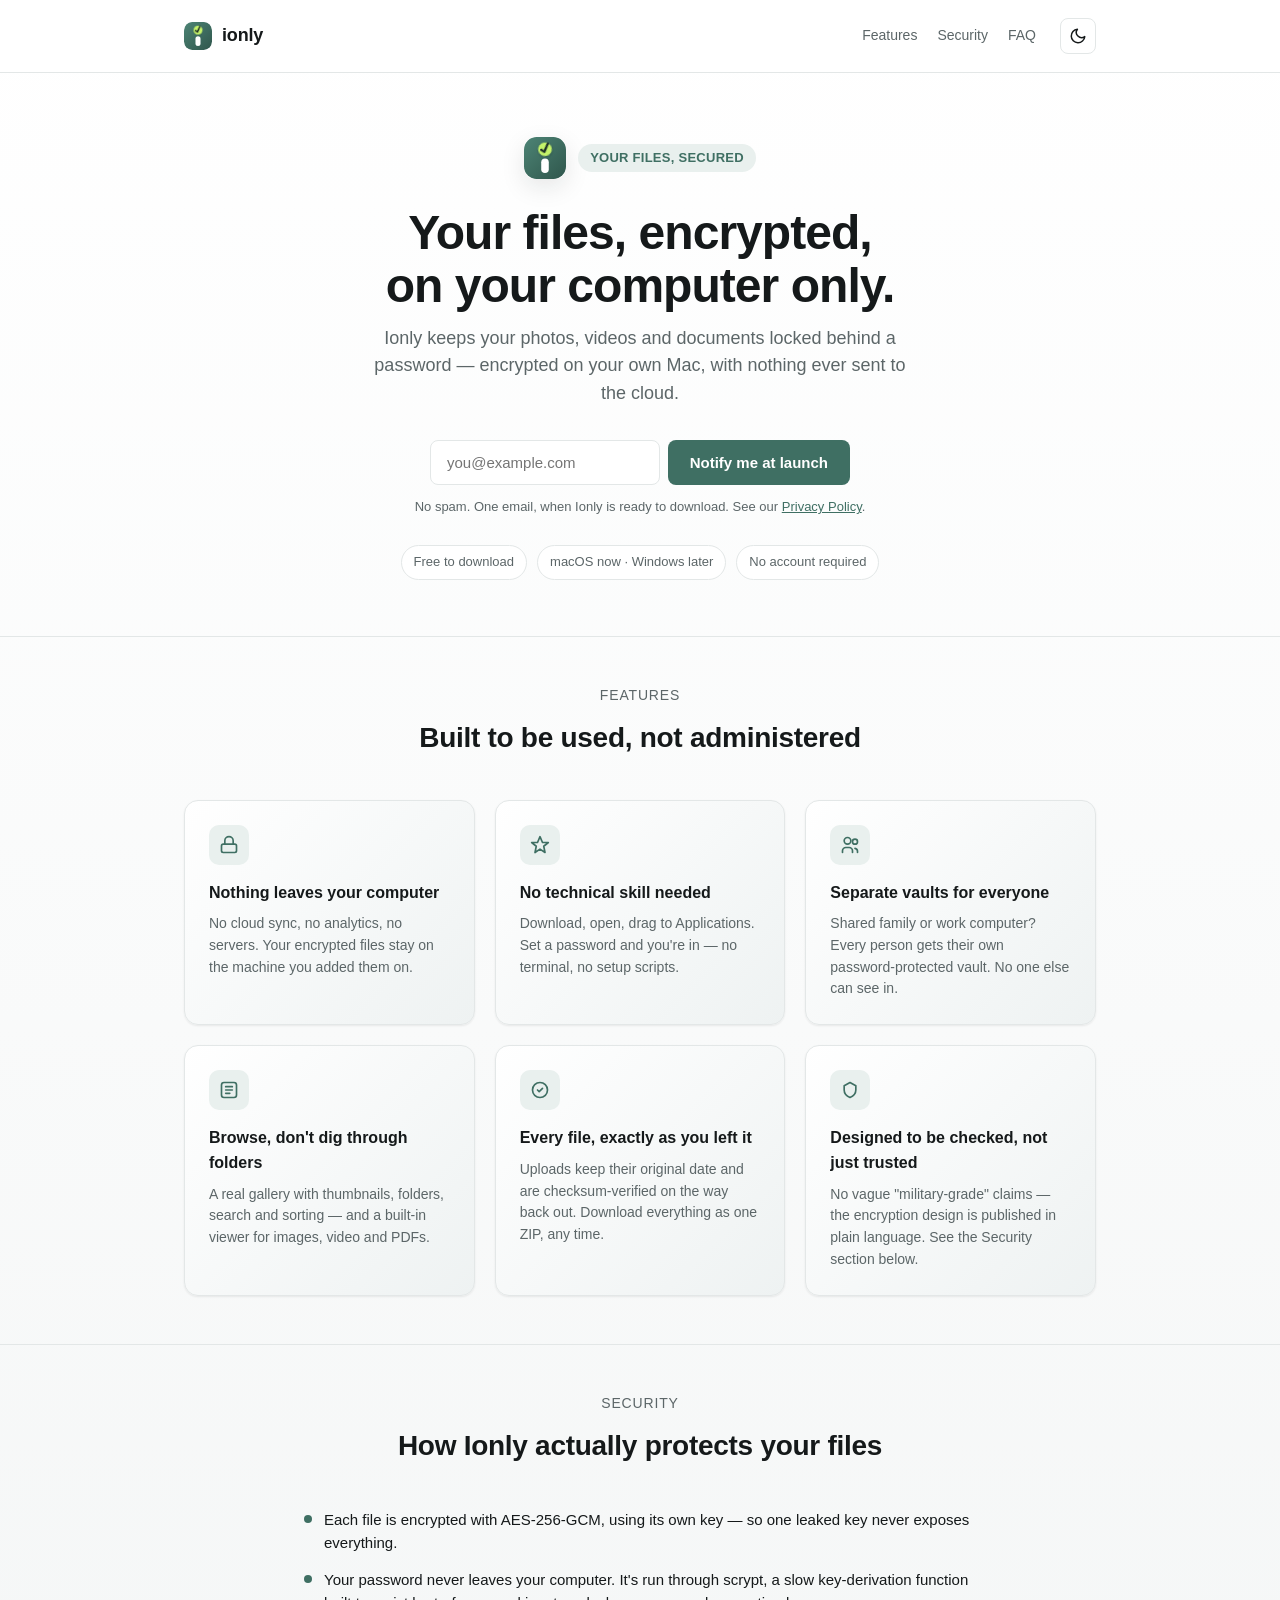
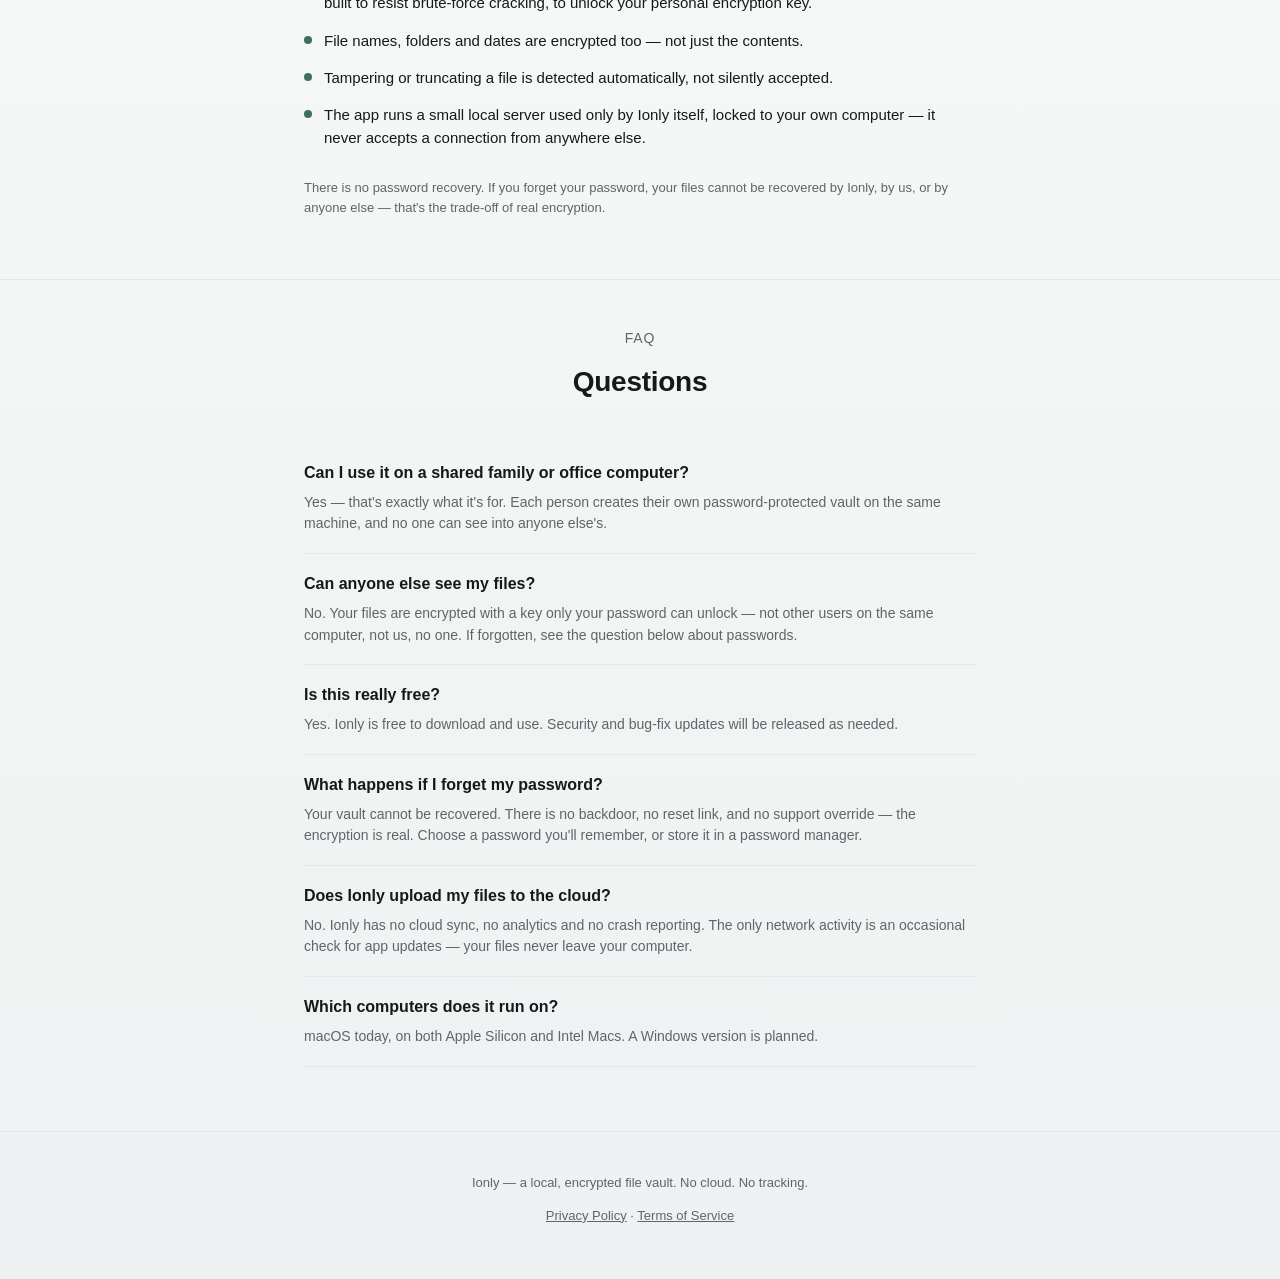
==== index.html @ 3a436a84 "Smooth scroll, sticky header, section eyebrows, lime icon accent - html { scroll-behavior: smooth } " ====
<!doctype html>
<html lang="en">
<head>
  <meta charset="utf-8" />
  <meta name="viewport" content="width=device-width, initial-scale=1" />
  <title>Ionly — Encrypted Private Vault</title>
  <meta name="description" content="Ionly is a local, password-protected file vault for your Mac. Your photos, videos and documents stay encrypted on your own computer — nothing is ever uploaded." />
  <link rel="icon" href="assets/icon.svg" type="image/svg+xml" />
  <link rel="stylesheet" href="styles.css" />
  <script>
    // Applied before first paint so a saved theme choice never flashes the other mode.
    (function () {
      try {
        var t = localStorage.getItem("ionly-theme");
        if (t === "light" || t === "dark") document.documentElement.setAttribute("data-theme", t);
      } catch (e) {}
    })();
  </script>
</head>
<body>

  <header>
    <div class="wrap">
      <a class="brand" href="index.html">
        <img src="assets/icon.svg" alt="" />
        <span>ionly</span>
      </a>
      <div class="header-right">
        <nav class="nav">
          <a href="index.html#features">Features</a>
          <a href="index.html#security">Security</a>
          <a href="index.html#faq">FAQ</a>
        </nav>
        <button id="theme-toggle" class="theme-toggle" type="button" aria-label="Switch to dark mode">
          <svg class="icon-sun" viewBox="0 0 24 24" fill="none" stroke="currentColor" stroke-width="2" stroke-linecap="round" stroke-linejoin="round"><circle cx="12" cy="12" r="4"/><path d="M12 2v2M12 20v2M4.93 4.93l1.41 1.41M17.66 17.66l1.41 1.41M2 12h2M20 12h2M4.93 19.07l1.41-1.41M17.66 6.34l1.41-1.41"/></svg>
          <svg class="icon-moon" viewBox="0 0 24 24" fill="none" stroke="currentColor" stroke-width="2" stroke-linecap="round" stroke-linejoin="round"><path d="M21 12.79A9 9 0 1 1 11.21 3a7 7 0 0 0 9.79 9.79z"/></svg>
        </button>
      </div>
    </div>
  </header>

  <section class="hero">
    <div class="wrap">
      <div class="hero-top">
        <img class="icon" src="assets/icon.svg" alt="Ionly app icon" />
        <span class="slogan">Your files, secured</span>
      </div>
      <h1>Your files, encrypted,<br />on your computer only.</h1>
      <p class="lede">
        Ionly keeps your photos, videos and documents locked behind a password —
        encrypted on your own Mac, with nothing ever sent to the cloud.
      </p>

      <div id="mlb2-48994911" class="ml-form-embedContainer ml-subscribe-form ml-subscribe-form-48994911 signup-wrap">
        <div class="ml-form-embedBody row-form">
          <form class="ml-block-form signup" id="notify-form"
                action="https://assets.mailerlite.com/jsonp/1737253/forms/205033091295610342/subscribe"
                method="post" target="_blank">
            <div class="ml-form-formContent">
              <div class="ml-form-fieldRow ml-last-item">
                <div class="ml-field-group ml-field-email ml-validate-email ml-validate-required">
                  <input type="email" id="notify-email" name="fields[email]" placeholder="you@example.com"
                         required aria-label="Email address" autocomplete="email" />
                </div>
              </div>
            </div>
            <input type="hidden" name="ml-submit" value="1" />
            <div class="ml-form-embedSubmit">
              <button type="submit" class="btn primary">Notify me at launch</button>
              <button disabled="disabled" style="display: none;" type="button" class="loading">Sending…</button>
            </div>
            <input type="hidden" name="anticsrf" value="true" />
          </form>
        </div>
        <div class="ml-form-successBody row-success" style="display: none">
          <p class="form-success">Thanks — we'll let you know the moment it's ready.</p>
        </div>
      </div>
      <p class="form-note">No spam. One email, when Ionly is ready to download. See our
        <a href="privacy.html">Privacy Policy</a>.</p>

      <div class="badge-row">
        <span class="badge">Free to download</span>
        <span class="badge">macOS now · Windows later</span>
        <span class="badge">No account required</span>
      </div>
    </div>
  </section>

  <section class="features" id="features">
    <div class="wrap">
      <div class="eyebrow">Features</div>
      <h2>Built to be used, not administered</h2>
      <div class="grid">

        <div class="card">
          <div class="glyph">
            <svg viewBox="0 0 24 24" fill="none" stroke="currentColor" stroke-width="2" stroke-linecap="round" stroke-linejoin="round"><rect x="3" y="11" width="18" height="10" rx="2"/><path d="M7 11V7a5 5 0 0 1 10 0v4"/></svg>
          </div>
          <h3>Nothing leaves your computer</h3>
          <p>No cloud sync, no analytics, no servers. Your encrypted files stay on the machine you added them on.</p>
        </div>

        <div class="card">
          <div class="glyph">
            <svg viewBox="0 0 24 24" fill="none" stroke="currentColor" stroke-width="2" stroke-linecap="round" stroke-linejoin="round"><path d="M12 2l3 7h7l-5.5 4.5L18 21l-6-4-6 4 1.5-7.5L2 9h7z"/></svg>
          </div>
          <h3>No technical skill needed</h3>
          <p>Download, open, drag to Applications. Set a password and you're in — no terminal, no setup scripts.</p>
        </div>

        <div class="card">
          <div class="glyph">
            <svg viewBox="0 0 24 24" fill="none" stroke="currentColor" stroke-width="2" stroke-linecap="round" stroke-linejoin="round"><circle cx="9" cy="7" r="4"/><path d="M3 21v-2a4 4 0 0 1 4-4h4a4 4 0 0 1 4 4v2"/><circle cx="18" cy="8" r="3"/><path d="M21 21v-1.5a3.5 3.5 0 0 0-3-3.46"/></svg>
          </div>
          <h3>Separate vaults for everyone</h3>
          <p>Shared family or work computer? Every person gets their own password-protected vault. No one else can see in.</p>
        </div>

        <div class="card">
          <div class="glyph">
            <svg viewBox="0 0 24 24" fill="none" stroke="currentColor" stroke-width="2" stroke-linecap="round" stroke-linejoin="round"><rect x="3" y="3" width="18" height="18" rx="3"/><path d="M8 12h8M8 8h8M8 16h5"/></svg>
          </div>
          <h3>Browse, don't dig through folders</h3>
          <p>A real gallery with thumbnails, folders, search and sorting — and a built-in viewer for images, video and PDFs.</p>
        </div>

        <div class="card">
          <div class="glyph">
            <svg viewBox="0 0 24 24" fill="none" stroke="currentColor" stroke-width="2" stroke-linecap="round" stroke-linejoin="round"><path d="M9 12l2 2 4-4"/><circle cx="12" cy="12" r="9"/></svg>
          </div>
          <h3>Every file, exactly as you left it</h3>
          <p>Uploads keep their original date and are checksum-verified on the way back out. Download everything as one ZIP, any time.</p>
        </div>

        <div class="card">
          <div class="glyph">
            <svg viewBox="0 0 24 24" fill="none" stroke="currentColor" stroke-width="2" stroke-linecap="round" stroke-linejoin="round"><path d="M12 3l7 4v5c0 5-3.5 7.5-7 9-3.5-1.5-7-4-7-9V7z"/></svg>
          </div>
          <h3>Designed to be checked, not just trusted</h3>
          <p>No vague "military-grade" claims — the encryption design is published in plain language. See the Security section below.</p>
        </div>

      </div>
    </div>
  </section>

  <section class="security" id="security">
    <div class="wrap">
      <div class="eyebrow">Security</div>
      <h2>How Ionly actually protects your files</h2>
      <ul>
        <li><span class="dot"></span> Each file is encrypted with AES-256-GCM, using its own key — so one leaked key never exposes everything.</li>
        <li><span class="dot"></span> Your password never leaves your computer. It's run through scrypt, a slow key-derivation function built to resist brute-force cracking, to unlock your personal encryption key.</li>
        <li><span class="dot"></span> File names, folders and dates are encrypted too — not just the contents.</li>
        <li><span class="dot"></span> Tampering or truncating a file is detected automatically, not silently accepted.</li>
        <li><span class="dot"></span> The app runs a small local server used only by Ionly itself, locked to your own computer — it never accepts a connection from anywhere else.</li>
      </ul>
      <p class="fine">
        There is no password recovery. If you forget your password, your files cannot be
        recovered by Ionly, by us, or by anyone else — that's the trade-off of real encryption.
      </p>
    </div>
  </section>

  <section class="faq" id="faq">
    <div class="wrap">
      <div class="eyebrow">FAQ</div>
      <h2>Questions</h2>

      <div class="faq-item">
        <h3>Can I use it on a shared family or office computer?</h3>
        <p>Yes — that's exactly what it's for. Each person creates their own password-protected vault on the same machine, and no one can see into anyone else's.</p>
      </div>

      <div class="faq-item">
        <h3>Can anyone else see my files?</h3>
        <p>No. Your files are encrypted with a key only your password can unlock — not other users on the same computer, not us, no one. If forgotten, see the question below about passwords.</p>
      </div>

      <div class="faq-item">
        <h3>Is this really free?</h3>
        <p>Yes. Ionly is free to download and use. Security and bug-fix updates will be released as needed.</p>
      </div>

      <div class="faq-item">
        <h3>What happens if I forget my password?</h3>
        <p>Your vault cannot be recovered. There is no backdoor, no reset link, and no support override — the encryption is real. Choose a password you'll remember, or store it in a password manager.</p>
      </div>

      <div class="faq-item">
        <h3>Does Ionly upload my files to the cloud?</h3>
        <p>No. Ionly has no cloud sync, no analytics and no crash reporting. The only network activity is an occasional check for app updates — your files never leave your computer.</p>
      </div>

      <div class="faq-item">
        <h3>Which computers does it run on?</h3>
        <p>macOS today, on both Apple Silicon and Intel Macs. A Windows version is planned.</p>
      </div>
    </div>
  </section>

  <footer>
    <div class="wrap">
      <p>Ionly — a local, encrypted file vault. No cloud. No tracking.</p>
      <p><a href="privacy.html">Privacy Policy</a> · <a href="terms.html">Terms of Service</a></p>
    </div>
  </footer>

  <script>
    // MailerLite's own success callback — toggles the two containers above
    // once their script intercepts the submit instead of navigating away.
    function ml_webform_success_48994911() {
      var $ = ml_jQuery || jQuery;
      $('.ml-subscribe-form-48994911 .row-success').show();
      $('.ml-subscribe-form-48994911 .row-form').hide();
    }
  </script>
  <script src="https://groot.mailerlite.com/js/w/webforms.min.js?v83147fa8ce2d95cb73ece7f28b469519"></script>
  <script>
    // MailerLite's own "form was shown" ping — no cookies, no personal data.
    fetch('https://assets.mailerlite.com/jsonp/1737253/forms/205033091295610342/takel');
  </script>
  <script src="theme.js"></script>

</body>
</html>
---- styles.css ----
/* Ionly marketing site — same palette as the app (see Ionly/CLAUDE.md). */

:root {
  --bg: linear-gradient(180deg, #ffffff 0%, #eef1f1 100%);
  --surface: #ffffff;
  --card-bg: linear-gradient(135deg, #ffffff 0%, #eef2f2 100%);
  --border: #e3e7e7;
  --text: #15191a;
  --muted: #5c6668;
  --green: #3f6f63;
  --green-hover: #2b4f46;
  --green-tint: #e9f0ee;
  --shadow-sm: 0 1px 2px rgba(21, 25, 26, 0.08);
  --shadow-md: 0 8px 24px rgba(21, 25, 26, 0.1);
  --radius: 14px;
  --radius-sm: 8px;
  --max-width: 960px;
}

@media (prefers-color-scheme: dark) {
  :root {
    --bg: linear-gradient(180deg, #14241f 0%, #0d1714 100%);
    --surface: #17251f;
    --card-bg: linear-gradient(160deg, #1b2f28 0%, #0f1b17 100%);
    --border: #27372f;
    --text: #f2ede2;
    --muted: #a79f8f;
    --green: #5fa393;
    --green-hover: #7bbcac;
    --green-tint: #16251f;
    --shadow-sm: 0 1px 2px rgba(0, 0, 0, 0.3);
    --shadow-md: 0 8px 24px rgba(0, 0, 0, 0.35);
  }
}

/* Manual theme switch (header button) overrides the system preference above,
   regardless of which way prefers-color-scheme points. */
:root[data-theme="light"] {
  --bg: linear-gradient(180deg, #ffffff 0%, #eef1f1 100%);
  --surface: #ffffff;
  --card-bg: linear-gradient(135deg, #ffffff 0%, #eef2f2 100%);
  --border: #e3e7e7;
  --text: #15191a;
  --muted: #5c6668;
  --green: #3f6f63;
  --green-hover: #2b4f46;
  --green-tint: #e9f0ee;
  --shadow-sm: 0 1px 2px rgba(21, 25, 26, 0.08);
  --shadow-md: 0 8px 24px rgba(21, 25, 26, 0.1);
}

:root[data-theme="dark"] {
  --bg: linear-gradient(180deg, #14241f 0%, #0d1714 100%);
  --surface: #17251f;
  --card-bg: linear-gradient(160deg, #1b2f28 0%, #0f1b17 100%);
  --border: #27372f;
  --text: #f2ede2;
  --muted: #a79f8f;
  --green: #5fa393;
  --green-hover: #7bbcac;
  --green-tint: #16251f;
  --shadow-sm: 0 1px 2px rgba(0, 0, 0, 0.3);
  --shadow-md: 0 8px 24px rgba(0, 0, 0, 0.35);
}

* {
  box-sizing: border-box;
}

html {
  -webkit-text-size-adjust: 100%;
  scroll-behavior: smooth;
}

#features,
#security,
#faq {
  scroll-margin-top: 92px;
}

body {
  margin: 0;
  background: var(--bg);
  color: var(--text);
  font-family: -apple-system, BlinkMacSystemFont, "Segoe UI", Roboto, Helvetica, Arial, sans-serif;
  line-height: 1.55;
}

a {
  color: var(--green);
}

.wrap {
  max-width: var(--max-width);
  margin: 0 auto;
  padding: 0 24px;
}

/* ---------------------------------------------------------------- header */

header {
  position: sticky;
  top: 0;
  z-index: 50;
  padding: 18px 0;
  background: var(--surface);
  border-bottom: 1px solid var(--border);
}

header .wrap {
  display: flex;
  align-items: center;
  justify-content: space-between;
  gap: 16px;
  flex-wrap: wrap;
}

.brand {
  display: flex;
  align-items: center;
  gap: 10px;
  font-weight: 700;
  font-size: 18px;
  letter-spacing: -0.01em;
  color: var(--text);
  text-decoration: none;
  width: fit-content;
}

.brand img {
  width: 28px;
  height: 28px;
  border-radius: 7px;
}

.header-right {
  display: flex;
  align-items: center;
  gap: 24px;
}

.nav {
  display: flex;
  align-items: center;
  gap: 20px;
}

.nav a {
  font-size: 14px;
  font-weight: 500;
  color: var(--muted);
  text-decoration: none;
}

.nav a:hover {
  color: var(--text);
}

.theme-toggle {
  display: inline-flex;
  align-items: center;
  justify-content: center;
  width: 36px;
  height: 36px;
  padding: 0;
  border-radius: var(--radius-sm);
  border: 1px solid var(--border);
  background: var(--surface);
  color: var(--text);
  cursor: pointer;
}

.theme-toggle:hover {
  border-color: var(--green);
}

.theme-toggle svg {
  width: 18px;
  height: 18px;
}

/* Icon shown = the mode a click switches TO (moon while light, sun while dark). */
.theme-toggle .icon-sun { display: none; }
.theme-toggle .icon-moon { display: block; }

@media (prefers-color-scheme: dark) {
  .theme-toggle .icon-sun { display: block; }
  .theme-toggle .icon-moon { display: none; }
}

:root[data-theme="dark"] .theme-toggle .icon-sun { display: block; }
:root[data-theme="dark"] .theme-toggle .icon-moon { display: none; }
:root[data-theme="light"] .theme-toggle .icon-sun { display: none; }
:root[data-theme="light"] .theme-toggle .icon-moon { display: block; }

/* ------------------------------------------------------------------- hero */

.hero {
  text-align: center;
  padding: 64px 0 56px;
}

.hero-top {
  display: flex;
  align-items: center;
  justify-content: center;
  gap: 12px;
  margin-bottom: 28px;
}

.hero .icon {
  width: 42px;
  height: 42px;
  border-radius: 11px;
  box-shadow: var(--shadow-md);
}

.hero h1 {
  font-size: clamp(32px, 5vw, 48px);
  line-height: 1.1;
  letter-spacing: -0.02em;
  margin: 0 0 12px;
}

.slogan {
  display: inline-block;
  color: var(--green);
  background: var(--green-tint);
  padding: 4px 12px;
  border-radius: 999px;
  font-size: 13px;
  font-weight: 600;
  letter-spacing: 0.02em;
  text-transform: uppercase;
}

.hero p.lede {
  max-width: 560px;
  margin: 0 auto 32px;
  color: var(--muted);
  font-size: 18px;
}

.badge-row {
  display: flex;
  justify-content: center;
  gap: 10px;
  flex-wrap: wrap;
  margin-top: 28px;
}

.badge {
  font-size: 13px;
  color: var(--muted);
  border: 1px solid var(--border);
  background: var(--surface);
  padding: 6px 12px;
  border-radius: 999px;
}

/* ------------------------------------------------------------------ form */

.signup {
  display: flex;
  gap: 8px;
  justify-content: center;
  flex-wrap: wrap;
  max-width: 420px;
  margin: 0 auto;
}

/* MailerLite's embed wraps the real input/button in its own divs (needed
   for its script to find and intercept the form) — unwrap them for layout
   purposes so .signup still lays out as a plain flex row. */
.signup .ml-form-formContent,
.signup .ml-form-fieldRow,
.signup .ml-form-embedSubmit {
  display: contents;
}

.signup .ml-field-group {
  flex: 1;
  min-width: 220px;
}

.signup input[type="email"] {
  width: 100%;
  padding: 13px 16px;
  border-radius: var(--radius-sm);
  border: 1px solid var(--border);
  background: var(--surface);
  color: var(--text);
  font-size: 15px;
}

.signup-wrap {
  max-width: 420px;
  margin: 0 auto;
}

.signup-wrap .signup {
  max-width: none;
  margin: 0;
}

.signup input[type="email"]:focus {
  outline: 2px solid var(--green);
  outline-offset: 1px;
}

.btn {
  display: inline-flex;
  align-items: center;
  justify-content: center;
  padding: 13px 22px;
  border-radius: var(--radius-sm);
  border: none;
  background: var(--green);
  color: #ffffff;
  font-size: 15px;
  font-weight: 600;
  cursor: pointer;
  transition: background 0.15s ease;
  white-space: nowrap;
}

.btn:hover {
  background: var(--green-hover);
}

.form-note {
  font-size: 13px;
  color: var(--muted);
  margin-top: 12px;
}

.form-success {
  color: var(--green);
  font-weight: 600;
  margin: 0;
}

/* -------------------------------------------------------------- features */

.features {
  padding: 48px 0;
  border-top: 1px solid var(--border);
}

.features h2,
.security h2,
.faq h2 {
  text-align: center;
  font-size: 28px;
  letter-spacing: -0.01em;
  margin: 0 0 40px;
}

/* Small accent label above a section heading — same type styling as the
   header nav links, just uppercase and a little looser. */
.eyebrow {
  text-align: center;
  font-size: 14px;
  font-weight: 500;
  color: var(--muted);
  text-transform: uppercase;
  letter-spacing: 0.06em;
  margin: 0 0 10px;
}

.grid {
  display: grid;
  grid-template-columns: repeat(3, 1fr);
  gap: 20px;
}

.card {
  background: var(--card-bg);
  border: 1px solid var(--border);
  border-radius: var(--radius);
  padding: 24px;
  box-shadow: var(--shadow-sm);
}

.card .glyph {
  width: 40px;
  height: 40px;
  border-radius: 10px;
  background: var(--green-tint);
  color: var(--green);
  display: flex;
  align-items: center;
  justify-content: center;
  margin-bottom: 16px;
}

.card .glyph svg {
  width: 20px;
  height: 20px;
}

.card h3 {
  font-size: 16px;
  margin: 0 0 8px;
}

.card p {
  font-size: 14px;
  color: var(--muted);
  margin: 0;
}

/* -------------------------------------------------------------- security */

.security {
  padding: 48px 0;
  border-top: 1px solid var(--border);
}

.security .wrap {
  max-width: 720px;
}

.security ul {
  list-style: none;
  margin: 0;
  padding: 0;
  display: grid;
  gap: 14px;
}

.security li {
  display: flex;
  gap: 12px;
  align-items: flex-start;
  font-size: 15px;
  color: var(--text);
}

.security li .dot {
  flex: none;
  width: 8px;
  height: 8px;
  border-radius: 50%;
  background: var(--green);
  margin-top: 7px;
}

.security .fine {
  margin-top: 28px;
  font-size: 13px;
  color: var(--muted);
}

/* ------------------------------------------------------------------- faq */

.faq {
  padding: 48px 0 64px;
  border-top: 1px solid var(--border);
}

.faq .wrap {
  max-width: 720px;
}

.faq-item {
  border-bottom: 1px solid var(--border);
  padding: 18px 0;
}

.faq-item:first-child {
  border-top: 1px solid var(--border);
}

.faq-item h3 {
  font-size: 16px;
  margin: 0 0 6px;
}

.faq-item p {
  font-size: 14px;
  color: var(--muted);
  margin: 0;
}

/* ---------------------------------------------------------------- footer */

footer {
  border-top: 1px solid var(--border);
  padding: 28px 0 40px;
  text-align: center;
  color: var(--muted);
  font-size: 13px;
}

footer a {
  color: var(--muted);
  text-decoration: underline;
}

/* --------------------------------------------------------------- mobile */

@media (max-width: 720px) {
  .grid {
    grid-template-columns: 1fr;
  }
  .signup {
    flex-direction: column;
  }
  .signup input[type="email"],
  .signup .btn {
    width: 100%;
  }
  header .wrap {
    justify-content: center;
    text-align: center;
  }
  .header-right {
    gap: 16px;
  }
  .nav {
    gap: 14px;
  }
}
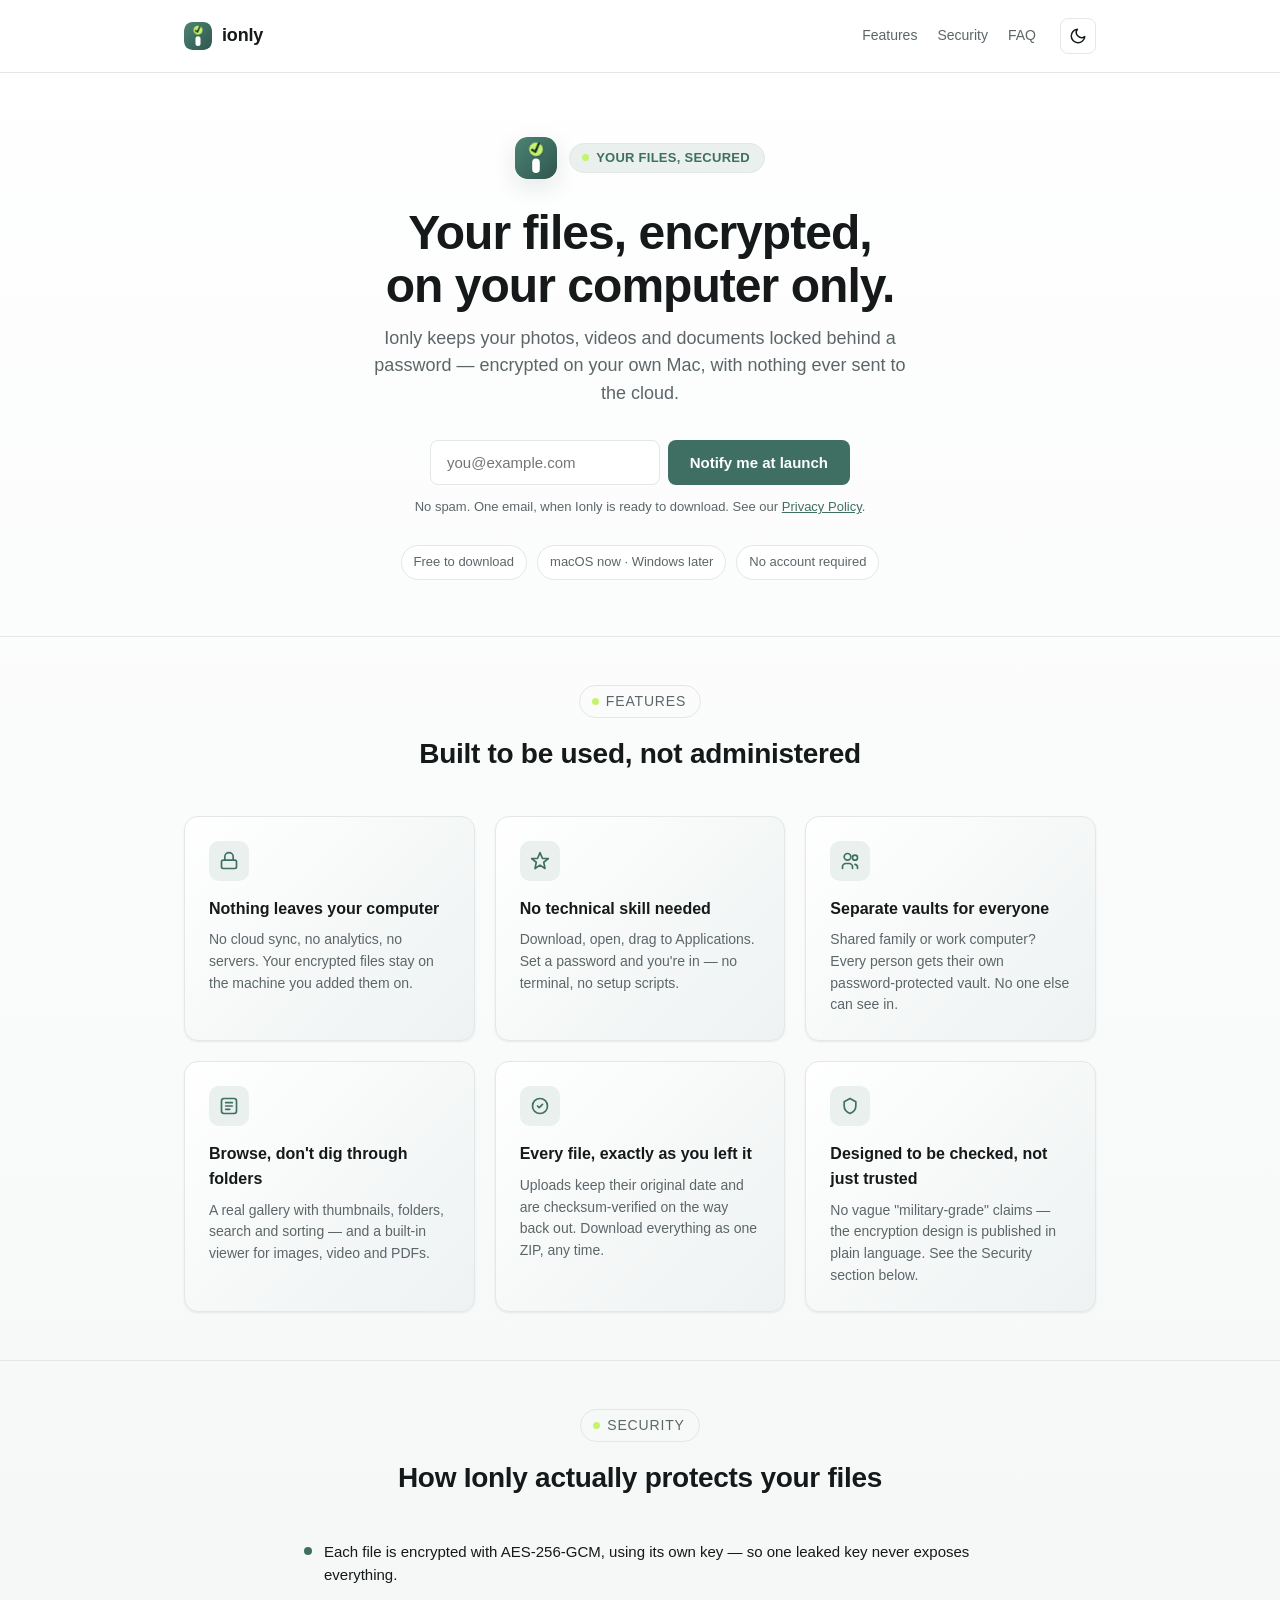
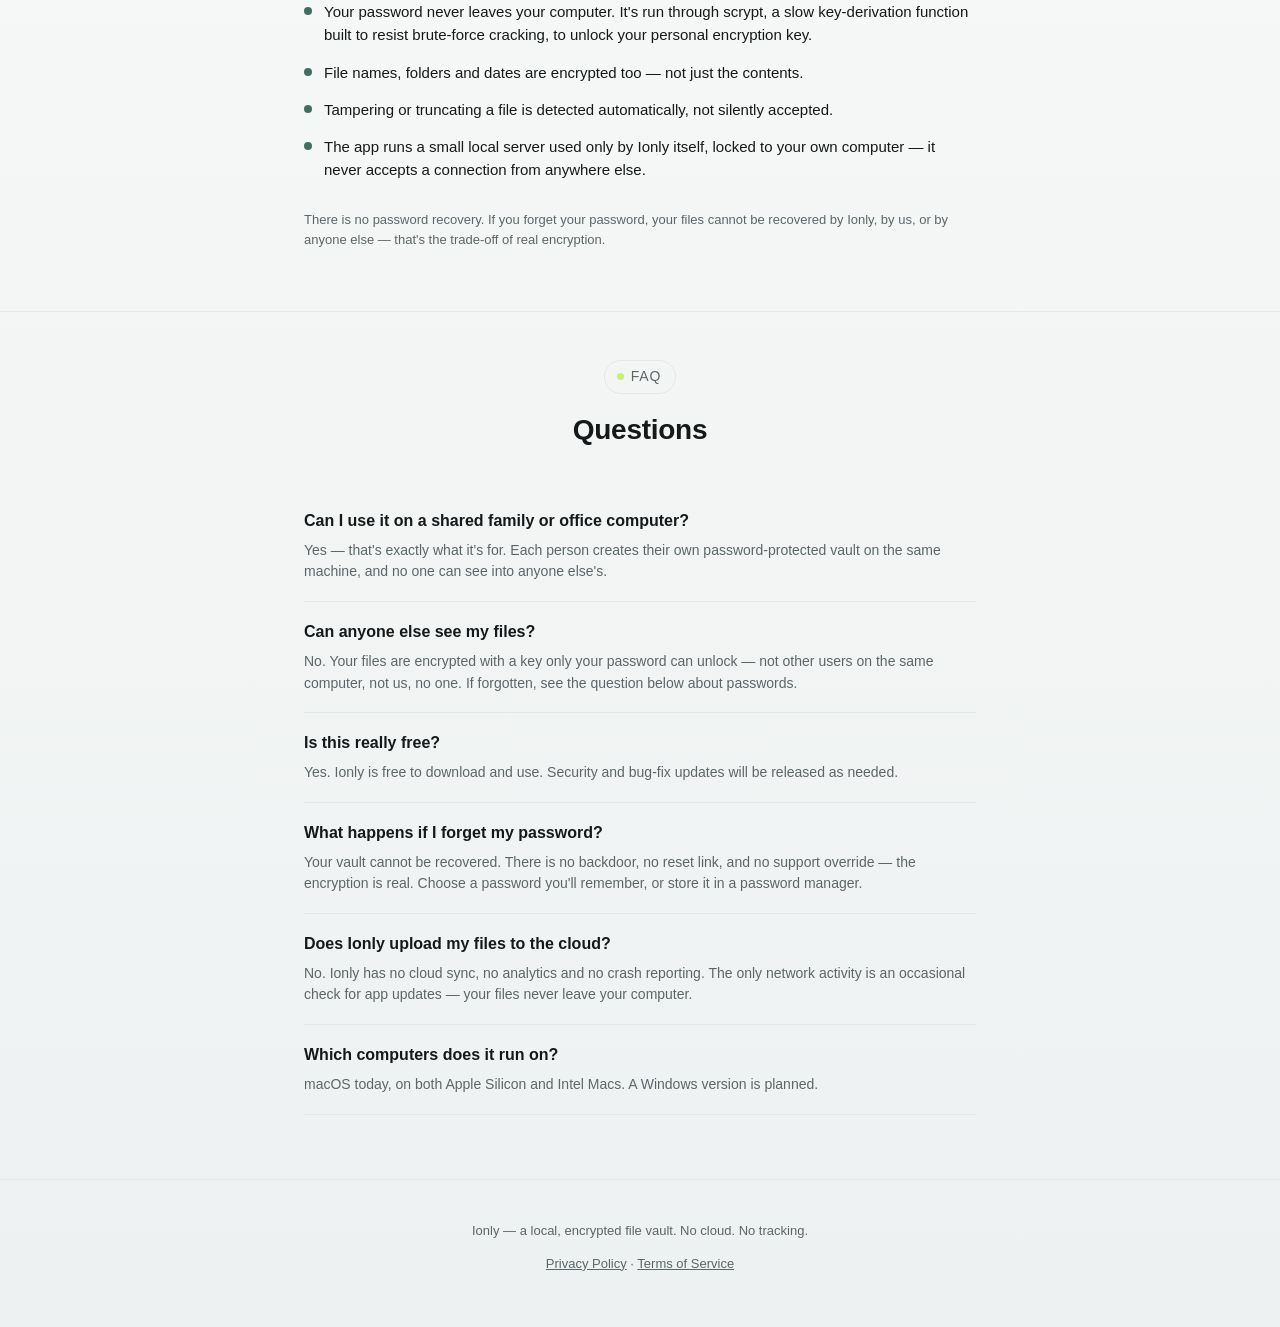
==== commit 216e1d05: "Add a glowing status dot and border to the eyebrow/slogan pills A small lime dot with a soft breathi" ====
--- a/index.html
+++ b/index.html
@@ -43,7 +43,7 @@
     <div class="wrap">
       <div class="hero-top">
         <img class="icon" src="assets/icon.svg" alt="Ionly app icon" />
-        <span class="slogan">Your files, secured</span>
+        <span class="slogan"><span class="pulse-dot"></span>Your files, secured</span>
       </div>
       <h1>Your files, encrypted,<br />on your computer only.</h1>
       <p class="lede">
@@ -89,7 +89,7 @@
 
   <section class="features" id="features">
     <div class="wrap">
-      <div class="eyebrow">Features</div>
+      <div class="eyebrow"><span class="eyebrow-pill"><span class="pulse-dot"></span>Features</span></div>
       <h2>Built to be used, not administered</h2>
       <div class="grid">
 
@@ -147,7 +147,7 @@
 
   <section class="security" id="security">
     <div class="wrap">
-      <div class="eyebrow">Security</div>
+      <div class="eyebrow"><span class="eyebrow-pill"><span class="pulse-dot"></span>Security</span></div>
       <h2>How Ionly actually protects your files</h2>
       <ul>
         <li><span class="dot"></span> Each file is encrypted with AES-256-GCM, using its own key — so one leaked key never exposes everything.</li>
@@ -165,7 +165,7 @@
 
   <section class="faq" id="faq">
     <div class="wrap">
-      <div class="eyebrow">FAQ</div>
+      <div class="eyebrow"><span class="eyebrow-pill"><span class="pulse-dot"></span>FAQ</span></div>
       <h2>Questions</h2>
 
       <div class="faq-item">
--- a/styles.css
+++ b/styles.css
@@ -223,15 +223,41 @@
 }
 
 .slogan {
-  display: inline-block;
+  display: inline-flex;
+  align-items: center;
+  gap: 7px;
   color: var(--green);
   background: var(--green-tint);
-  padding: 4px 12px;
+  border: 1px solid var(--border);
+  padding: 4px 14px 4px 12px;
   border-radius: 999px;
   font-size: 13px;
   font-weight: 600;
   letter-spacing: 0.02em;
   text-transform: uppercase;
+}
+
+/* Small "this is live" indicator — a lime dot with a soft breathing glow,
+   used in the slogan badge and the section eyebrows. */
+.pulse-dot {
+  display: inline-block;
+  flex: none;
+  width: 7px;
+  height: 7px;
+  border-radius: 50%;
+  background: #c5f36b;
+  animation: pulse-glow 2.6s ease-in-out infinite;
+}
+
+@keyframes pulse-glow {
+  0%, 100% {
+    box-shadow: 0 0 0 0 rgba(197, 243, 107, 0.5);
+    opacity: 0.8;
+  }
+  50% {
+    box-shadow: 0 0 7px 3px rgba(197, 243, 107, 0.55);
+    opacity: 1;
+  }
 }
 
 .hero p.lede {
@@ -360,12 +386,21 @@
    header nav links, just uppercase and a little looser. */
 .eyebrow {
   text-align: center;
+  margin: 0 0 14px;
+}
+
+.eyebrow-pill {
+  display: inline-flex;
+  align-items: center;
+  gap: 7px;
   font-size: 14px;
   font-weight: 500;
   color: var(--muted);
   text-transform: uppercase;
   letter-spacing: 0.06em;
-  margin: 0 0 10px;
+  border: 1px solid var(--border);
+  border-radius: 999px;
+  padding: 5px 14px 5px 12px;
 }
 
 .grid {
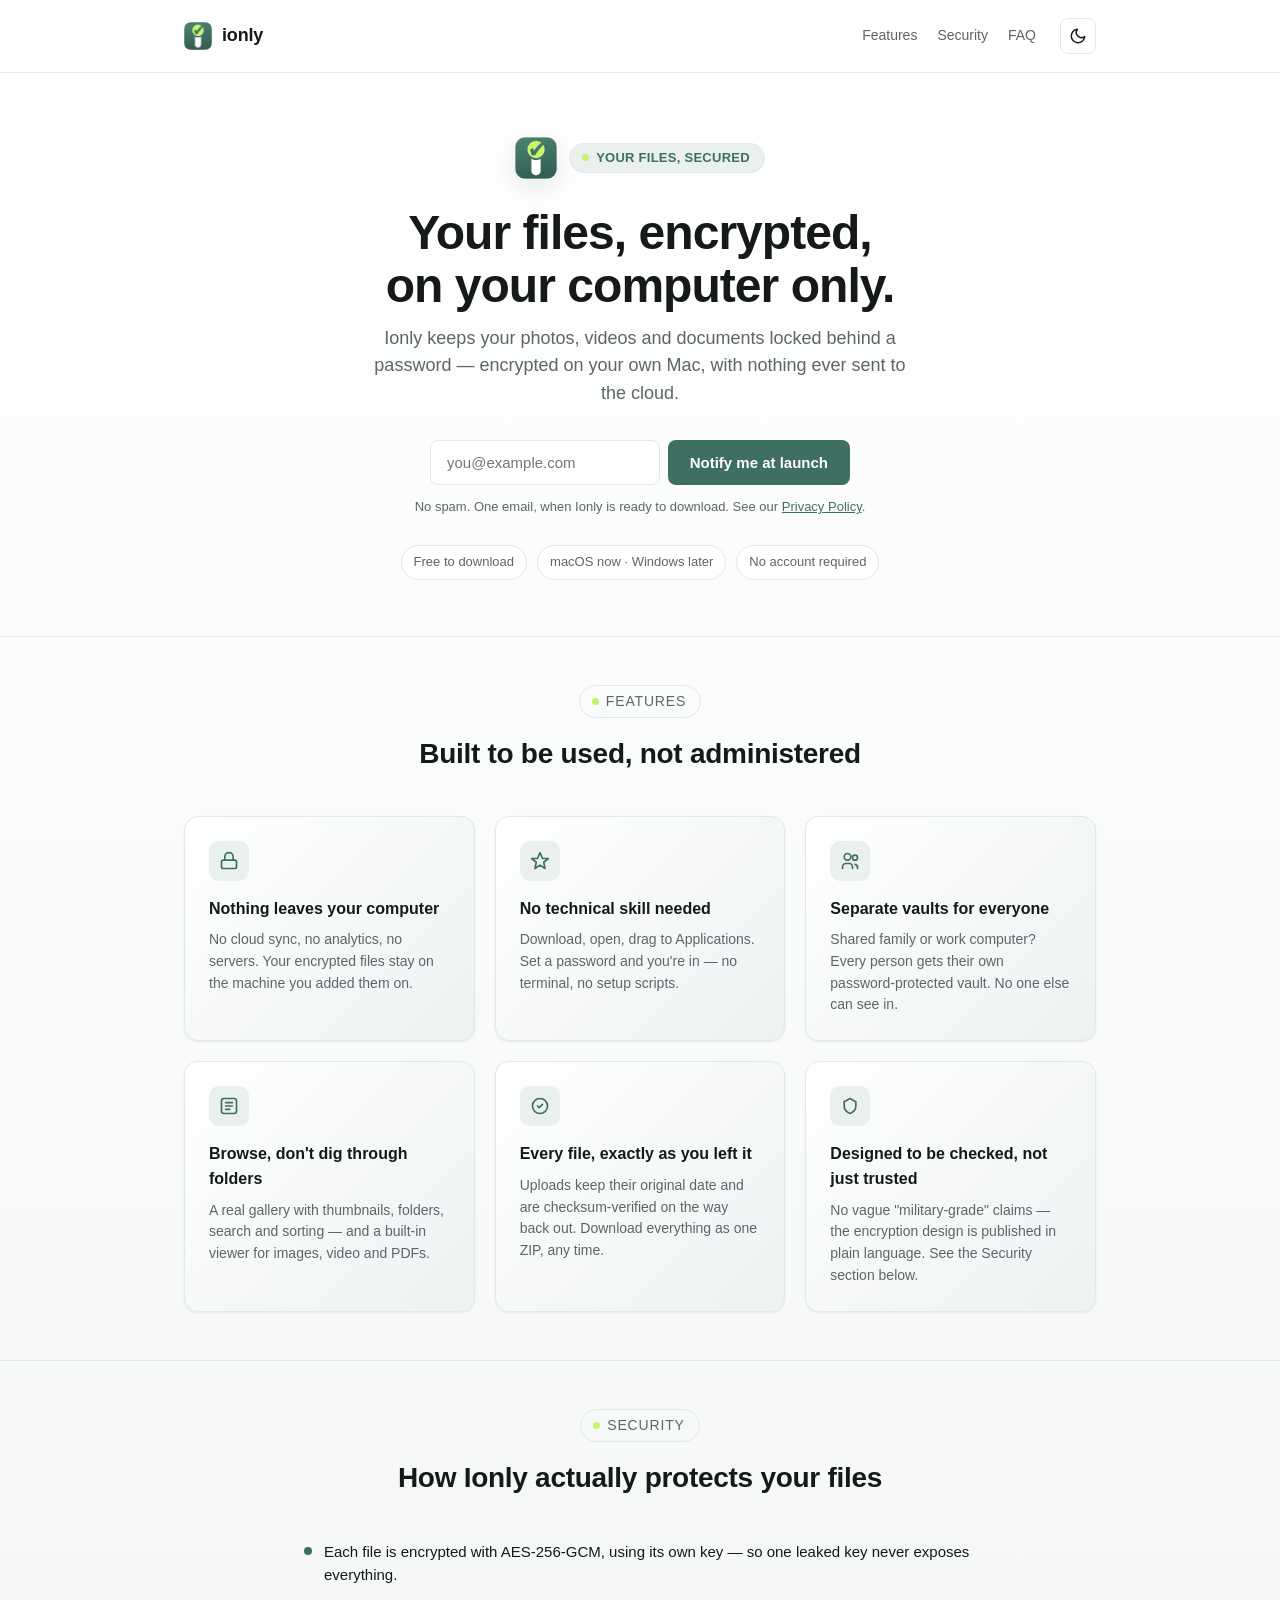
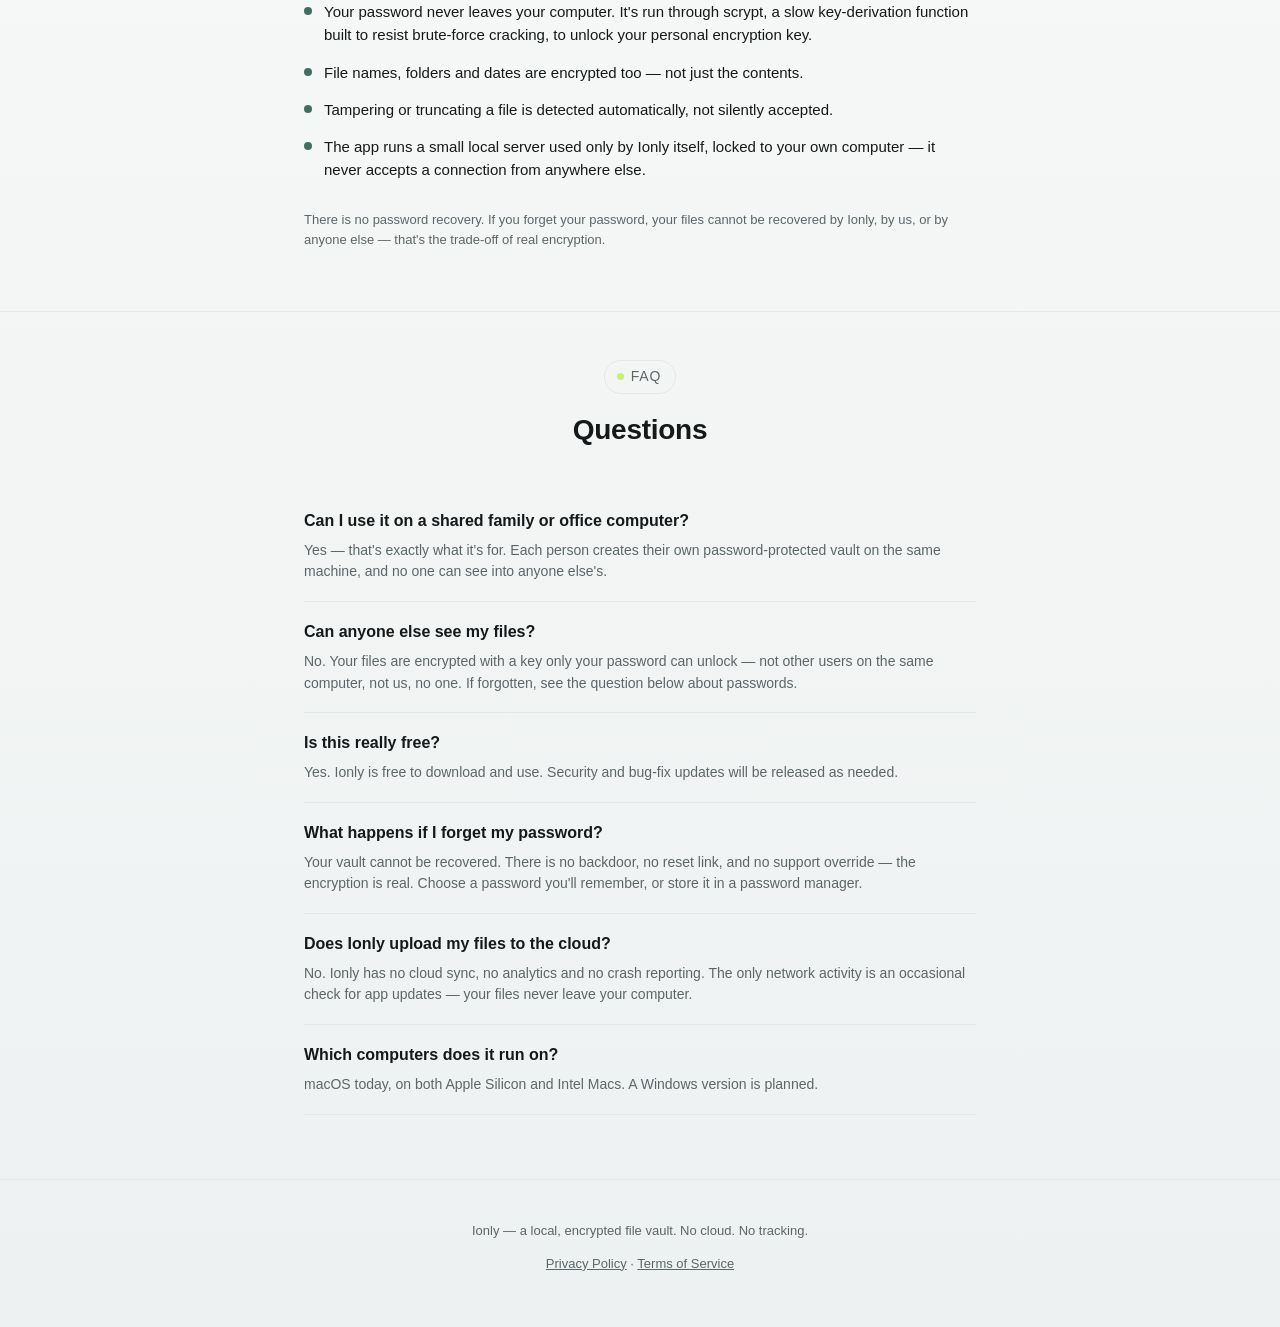
==== commit 0729a899: "Replace the website icon with the final app icon design Swapped the hand-drawn exploratory SVG for t" ====
--- a/index.html
+++ b/index.html
@@ -5,7 +5,7 @@
   <meta name="viewport" content="width=device-width, initial-scale=1" />
   <title>Ionly — Encrypted Private Vault</title>
   <meta name="description" content="Ionly is a local, password-protected file vault for your Mac. Your photos, videos and documents stay encrypted on your own computer — nothing is ever uploaded." />
-  <link rel="icon" href="assets/icon.svg" type="image/svg+xml" />
+  <link rel="icon" href="assets/icon.png" />
   <link rel="stylesheet" href="styles.css" />
   <script>
     // Applied before first paint so a saved theme choice never flashes the other mode.
@@ -22,7 +22,7 @@
   <header>
     <div class="wrap">
       <a class="brand" href="index.html">
-        <img src="assets/icon.svg" alt="" />
+        <img src="assets/icon.png" alt="" />
         <span>ionly</span>
       </a>
       <div class="header-right">
@@ -42,7 +42,7 @@
   <section class="hero">
     <div class="wrap">
       <div class="hero-top">
-        <img class="icon" src="assets/icon.svg" alt="Ionly app icon" />
+        <img class="icon" src="assets/icon.png" alt="Ionly app icon" />
         <span class="slogan"><span class="pulse-dot"></span>Your files, secured</span>
       </div>
       <h1>Your files, encrypted,<br />on your computer only.</h1>
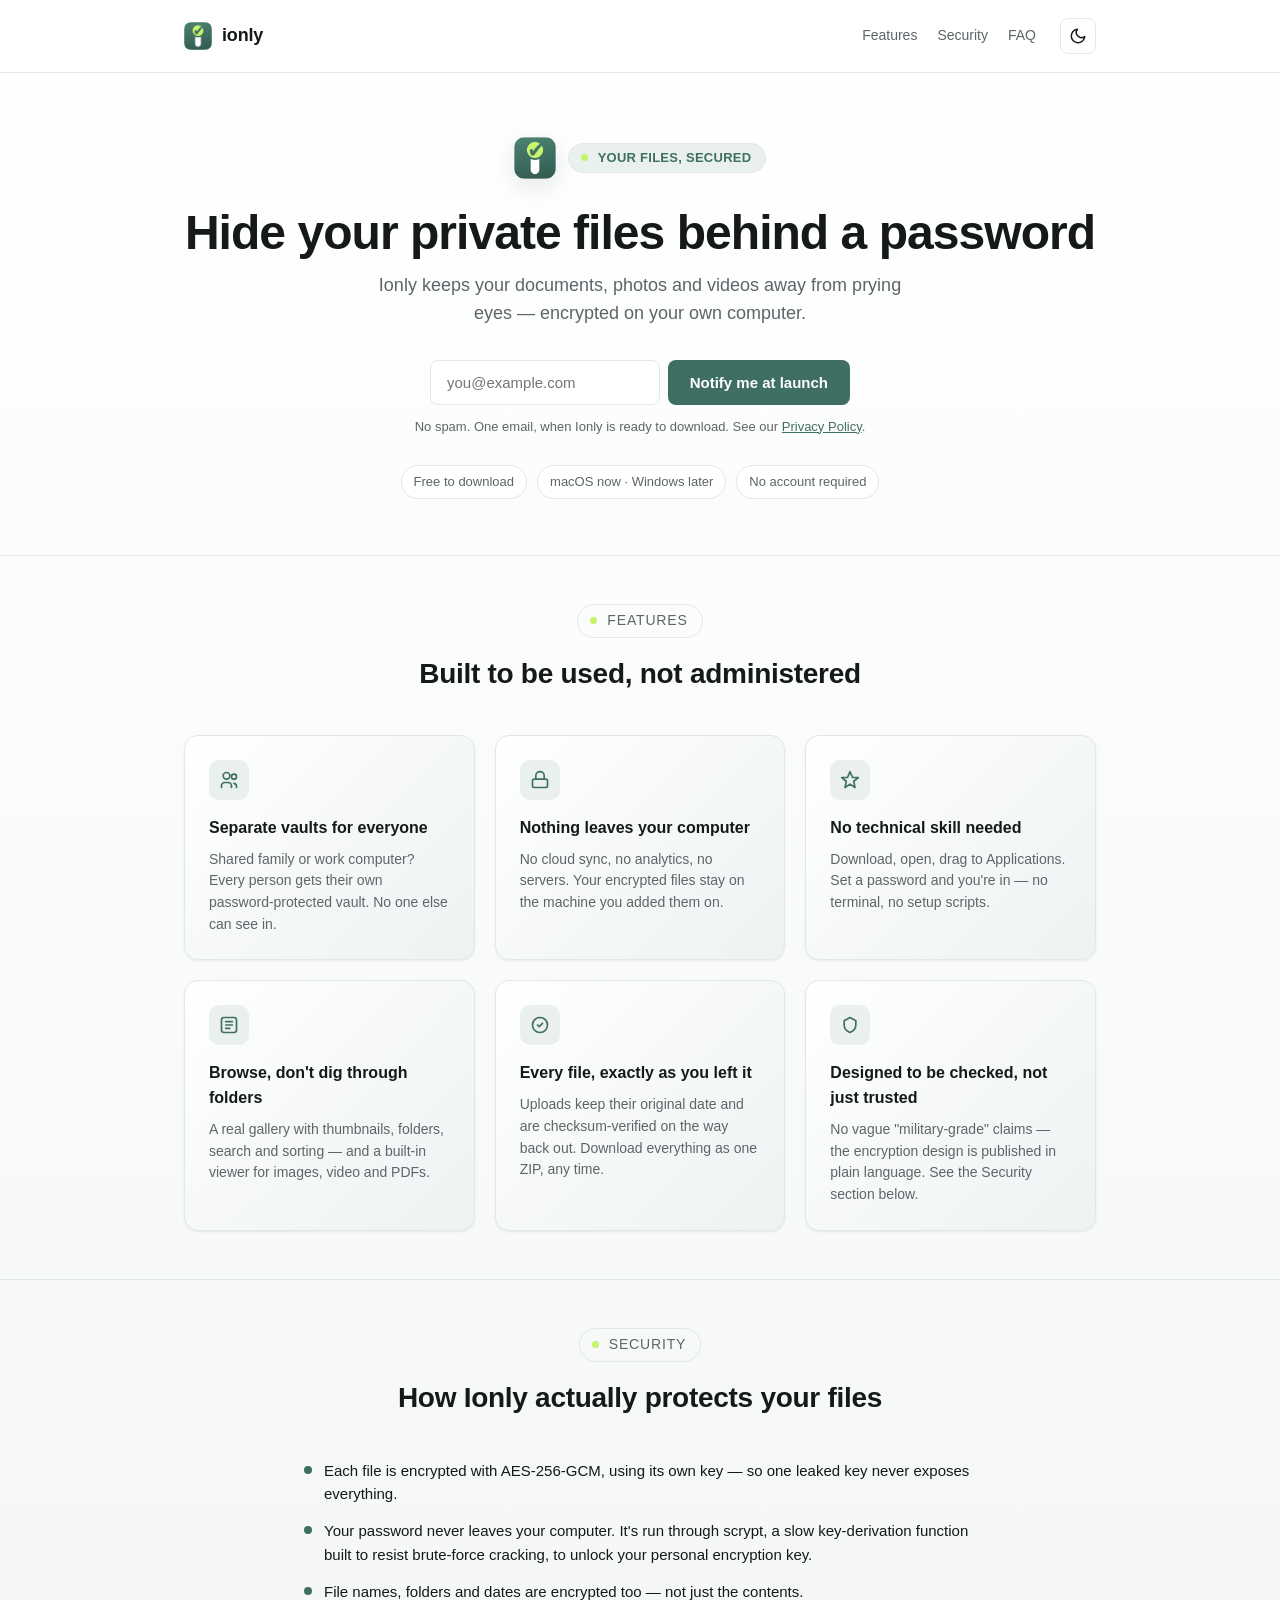
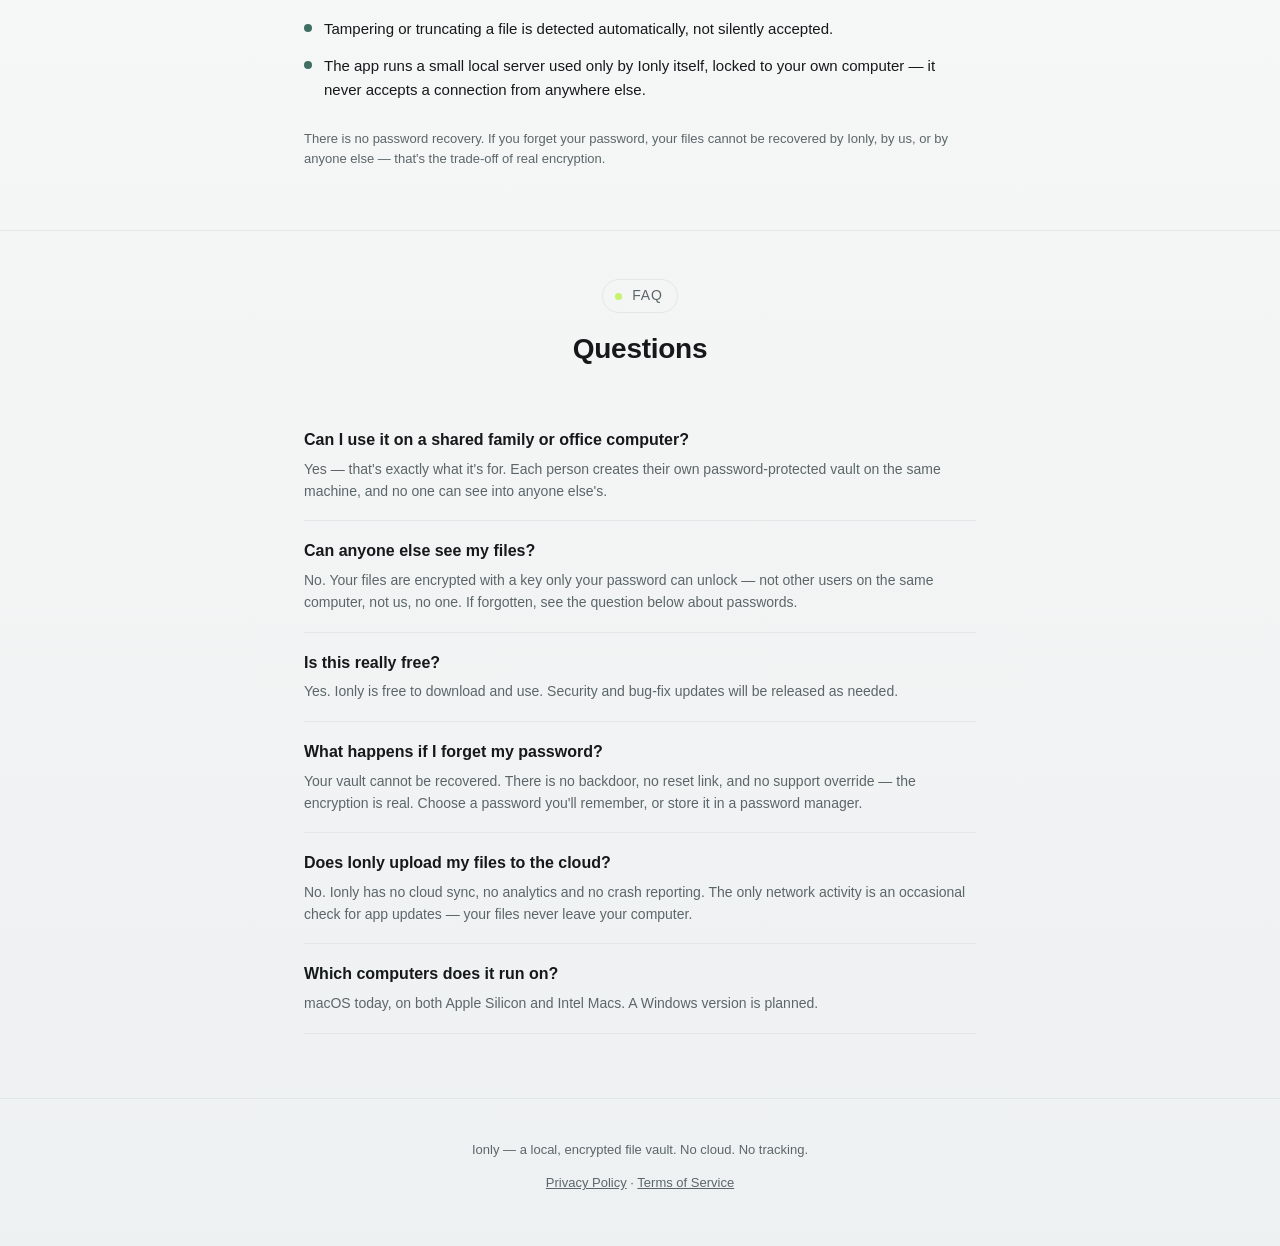
==== commit 467c3faf: "New hero headline/lede, wider dot gaps, reorder feature cards - H1: "Hide your private files behind " ====
--- a/index.html
+++ b/index.html
@@ -45,10 +45,10 @@
         <img class="icon" src="assets/icon.png" alt="Ionly app icon" />
         <span class="slogan"><span class="pulse-dot"></span>Your files, secured</span>
       </div>
-      <h1>Your files, encrypted,<br />on your computer only.</h1>
+      <h1>Hide your private files behind a password</h1>
       <p class="lede">
-        Ionly keeps your photos, videos and documents locked behind a password —
-        encrypted on your own Mac, with nothing ever sent to the cloud.
+        Ionly keeps your documents, photos and videos away from prying eyes —
+        encrypted on your own computer.
       </p>
 
       <div id="mlb2-48994911" class="ml-form-embedContainer ml-subscribe-form ml-subscribe-form-48994911 signup-wrap">
@@ -95,6 +95,14 @@
 
         <div class="card">
           <div class="glyph">
+            <svg viewBox="0 0 24 24" fill="none" stroke="currentColor" stroke-width="2" stroke-linecap="round" stroke-linejoin="round"><circle cx="9" cy="7" r="4"/><path d="M3 21v-2a4 4 0 0 1 4-4h4a4 4 0 0 1 4 4v2"/><circle cx="18" cy="8" r="3"/><path d="M21 21v-1.5a3.5 3.5 0 0 0-3-3.46"/></svg>
+          </div>
+          <h3>Separate vaults for everyone</h3>
+          <p>Shared family or work computer? Every person gets their own password-protected vault. No one else can see in.</p>
+        </div>
+
+        <div class="card">
+          <div class="glyph">
             <svg viewBox="0 0 24 24" fill="none" stroke="currentColor" stroke-width="2" stroke-linecap="round" stroke-linejoin="round"><rect x="3" y="11" width="18" height="10" rx="2"/><path d="M7 11V7a5 5 0 0 1 10 0v4"/></svg>
           </div>
           <h3>Nothing leaves your computer</h3>
@@ -107,14 +115,6 @@
           </div>
           <h3>No technical skill needed</h3>
           <p>Download, open, drag to Applications. Set a password and you're in — no terminal, no setup scripts.</p>
-        </div>
-
-        <div class="card">
-          <div class="glyph">
-            <svg viewBox="0 0 24 24" fill="none" stroke="currentColor" stroke-width="2" stroke-linecap="round" stroke-linejoin="round"><circle cx="9" cy="7" r="4"/><path d="M3 21v-2a4 4 0 0 1 4-4h4a4 4 0 0 1 4 4v2"/><circle cx="18" cy="8" r="3"/><path d="M21 21v-1.5a3.5 3.5 0 0 0-3-3.46"/></svg>
-          </div>
-          <h3>Separate vaults for everyone</h3>
-          <p>Shared family or work computer? Every person gets their own password-protected vault. No one else can see in.</p>
         </div>
 
         <div class="card">
--- a/styles.css
+++ b/styles.css
@@ -225,7 +225,7 @@
 .slogan {
   display: inline-flex;
   align-items: center;
-  gap: 7px;
+  gap: 10px;
   color: var(--green);
   background: var(--green-tint);
   border: 1px solid var(--border);
@@ -392,7 +392,7 @@
 .eyebrow-pill {
   display: inline-flex;
   align-items: center;
-  gap: 7px;
+  gap: 10px;
   font-size: 14px;
   font-weight: 500;
   color: var(--muted);
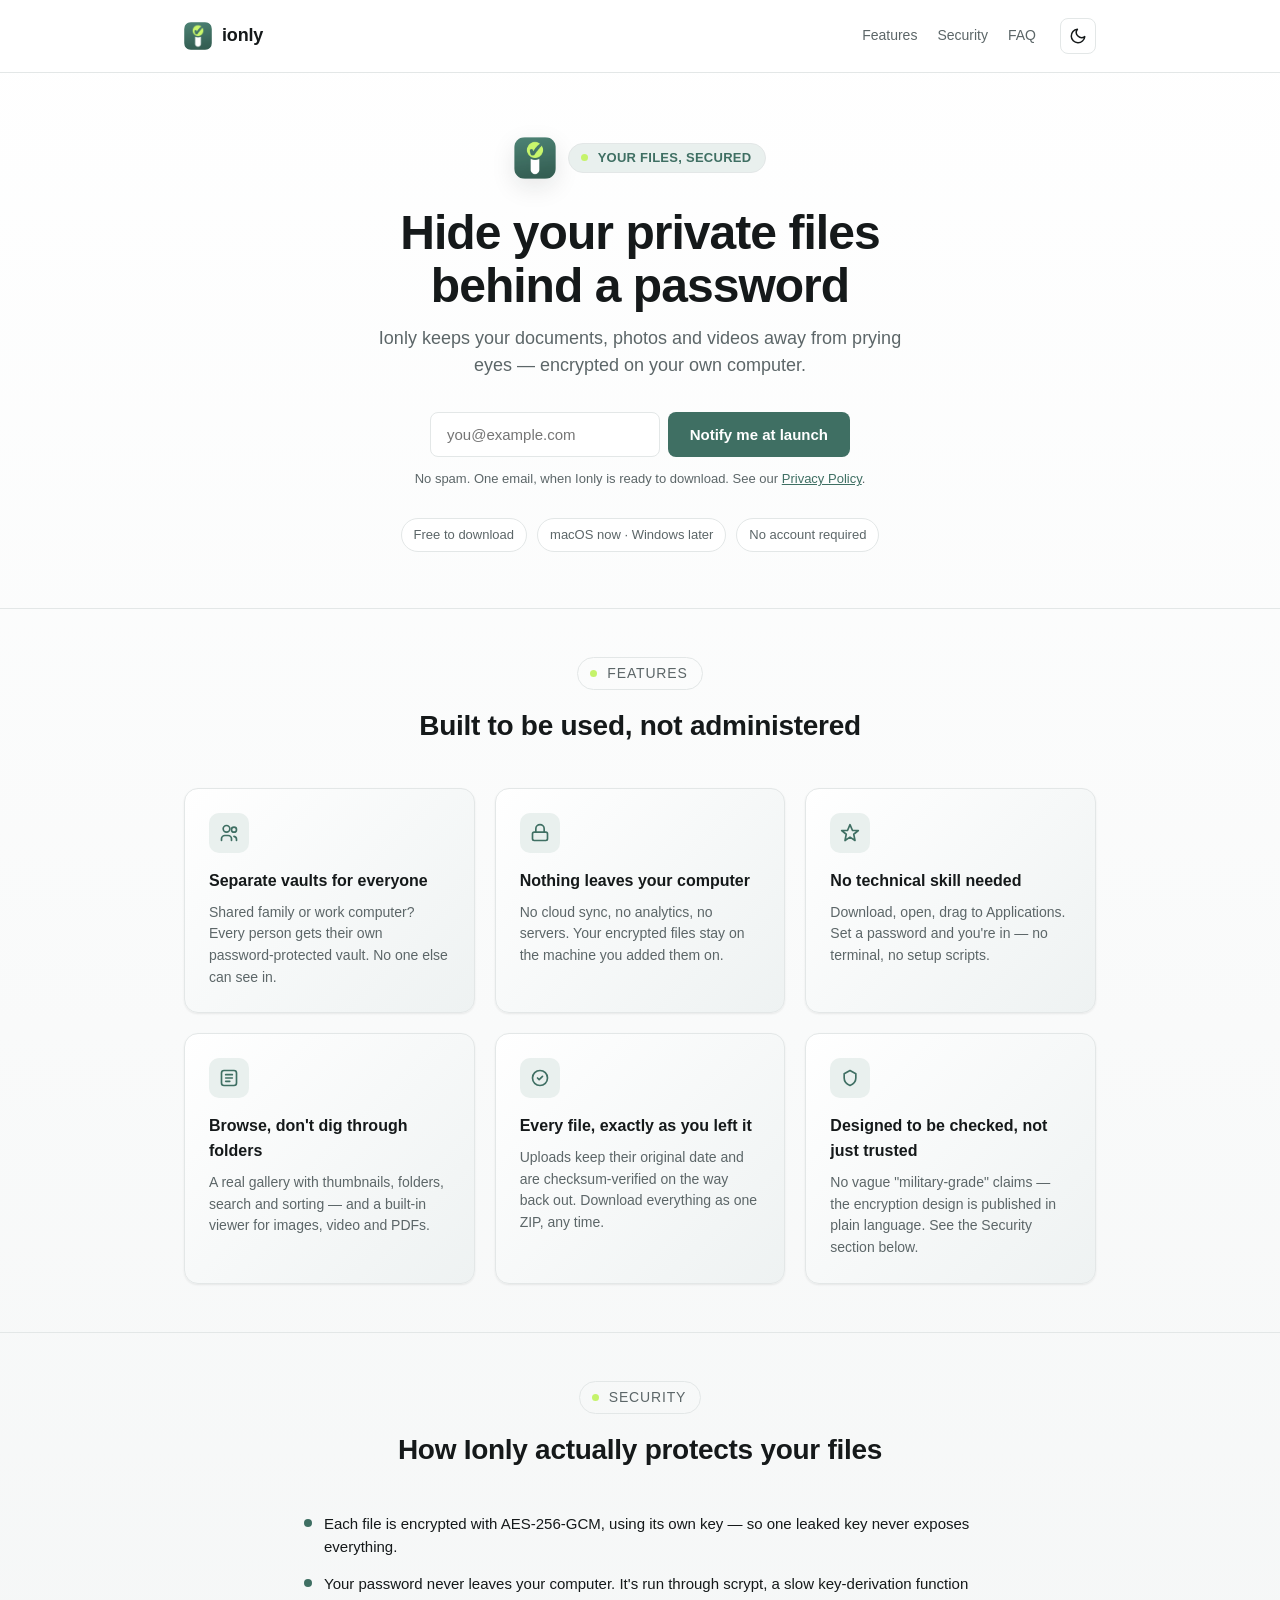
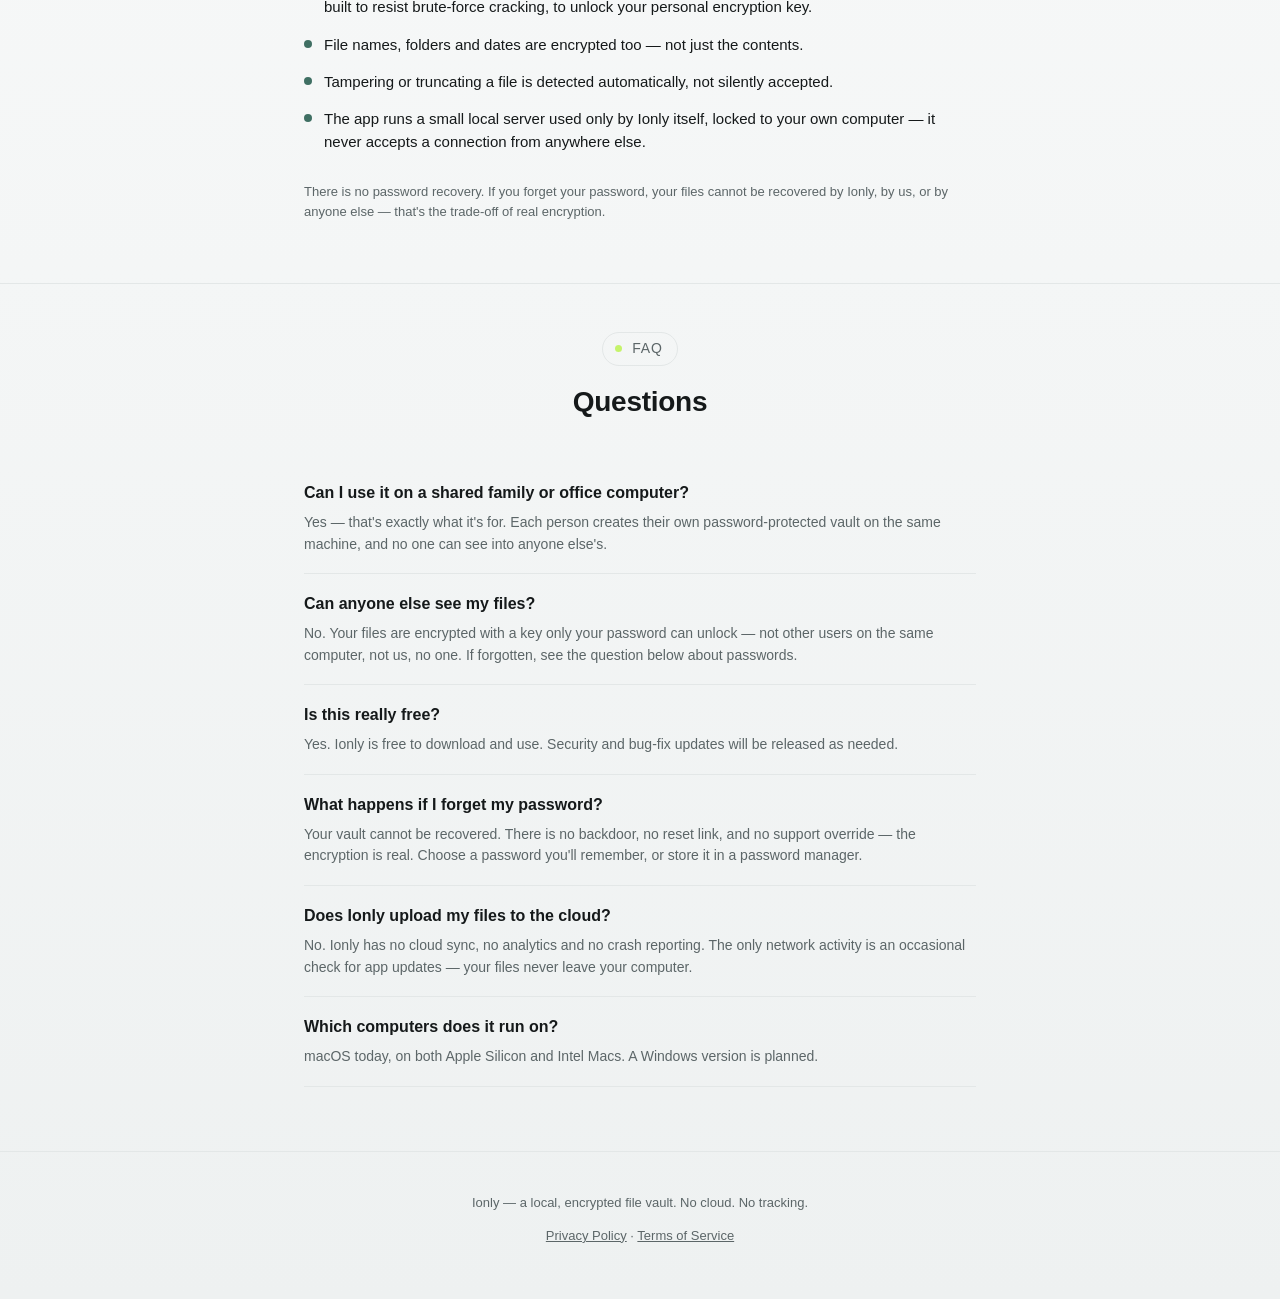
==== commit c5c632d6: "Break the H1 onto two lines Co-Authored-By: Claude Sonnet 5 <noreply@anthropic.com>" ====
--- a/index.html
+++ b/index.html
@@ -45,7 +45,7 @@
         <img class="icon" src="assets/icon.png" alt="Ionly app icon" />
         <span class="slogan"><span class="pulse-dot"></span>Your files, secured</span>
       </div>
-      <h1>Hide your private files behind a password</h1>
+      <h1>Hide your private files<br />behind a password</h1>
       <p class="lede">
         Ionly keeps your documents, photos and videos away from prying eyes —
         encrypted on your own computer.
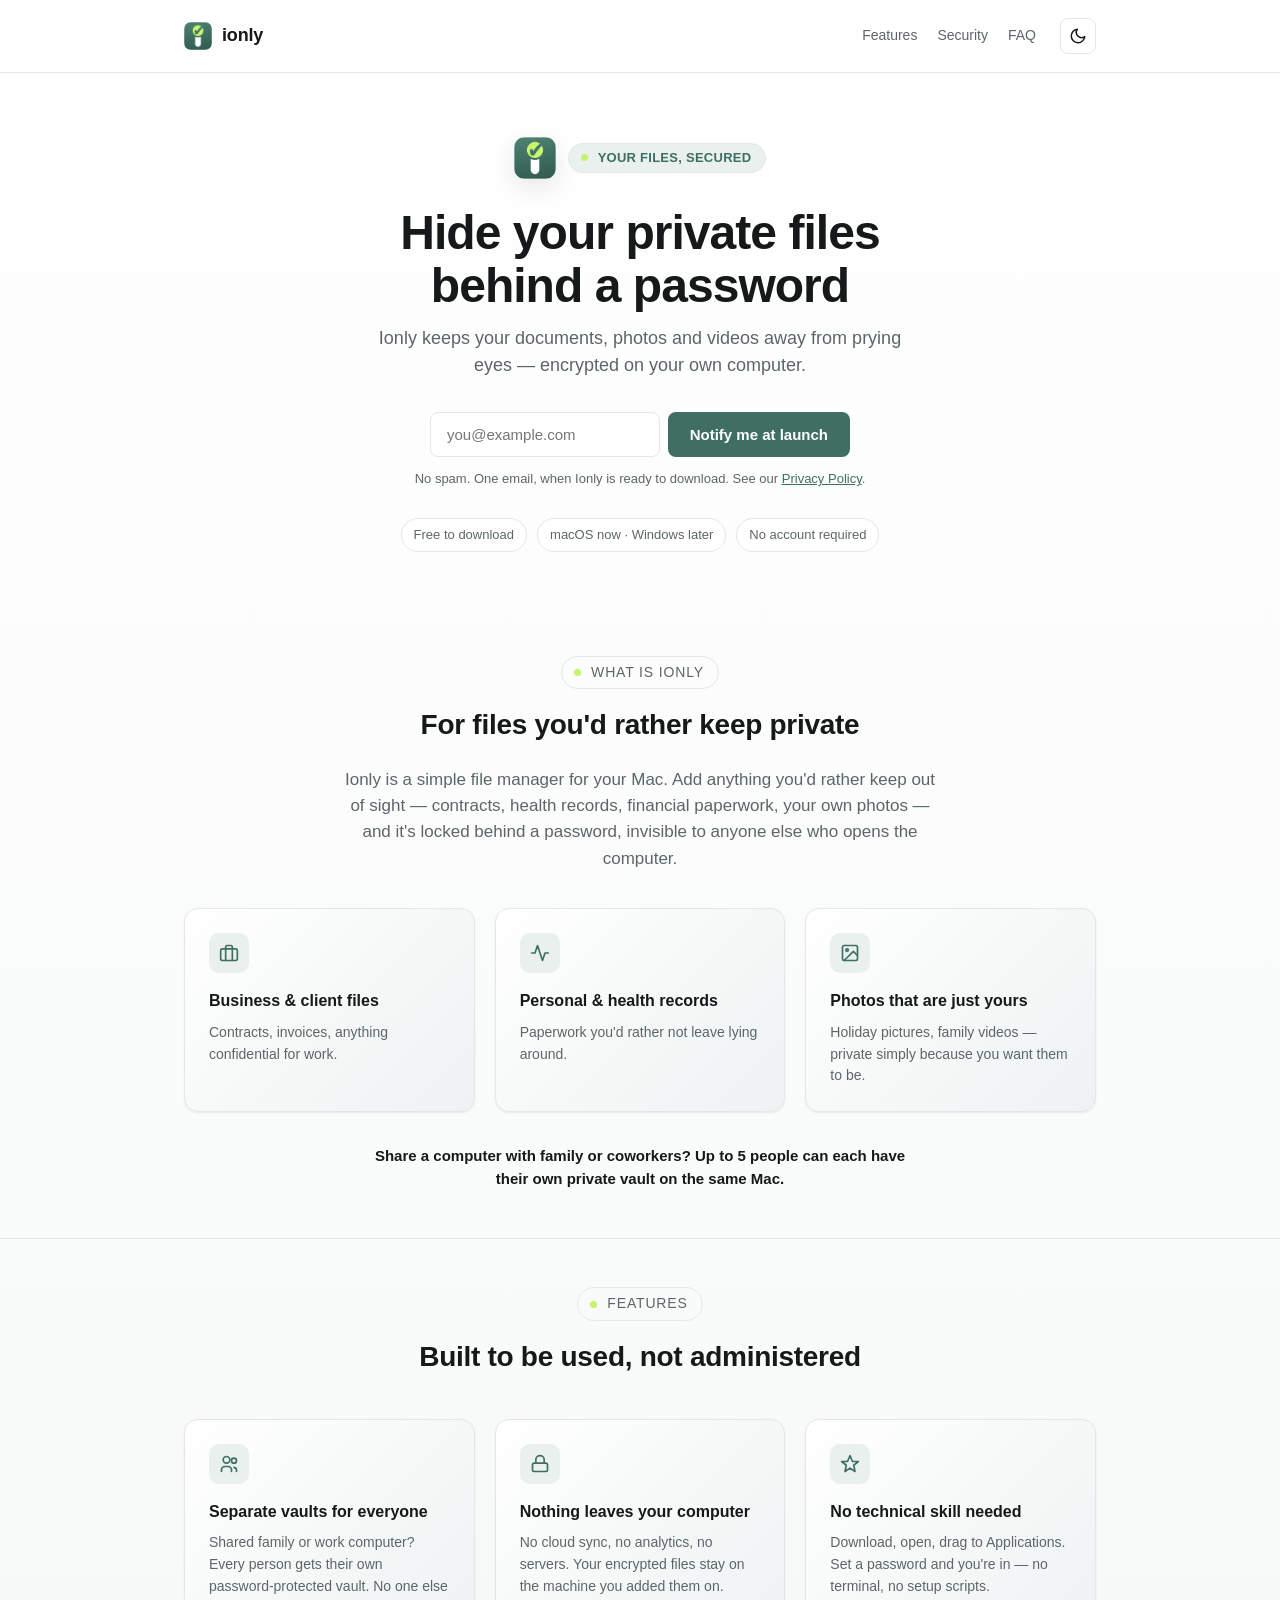
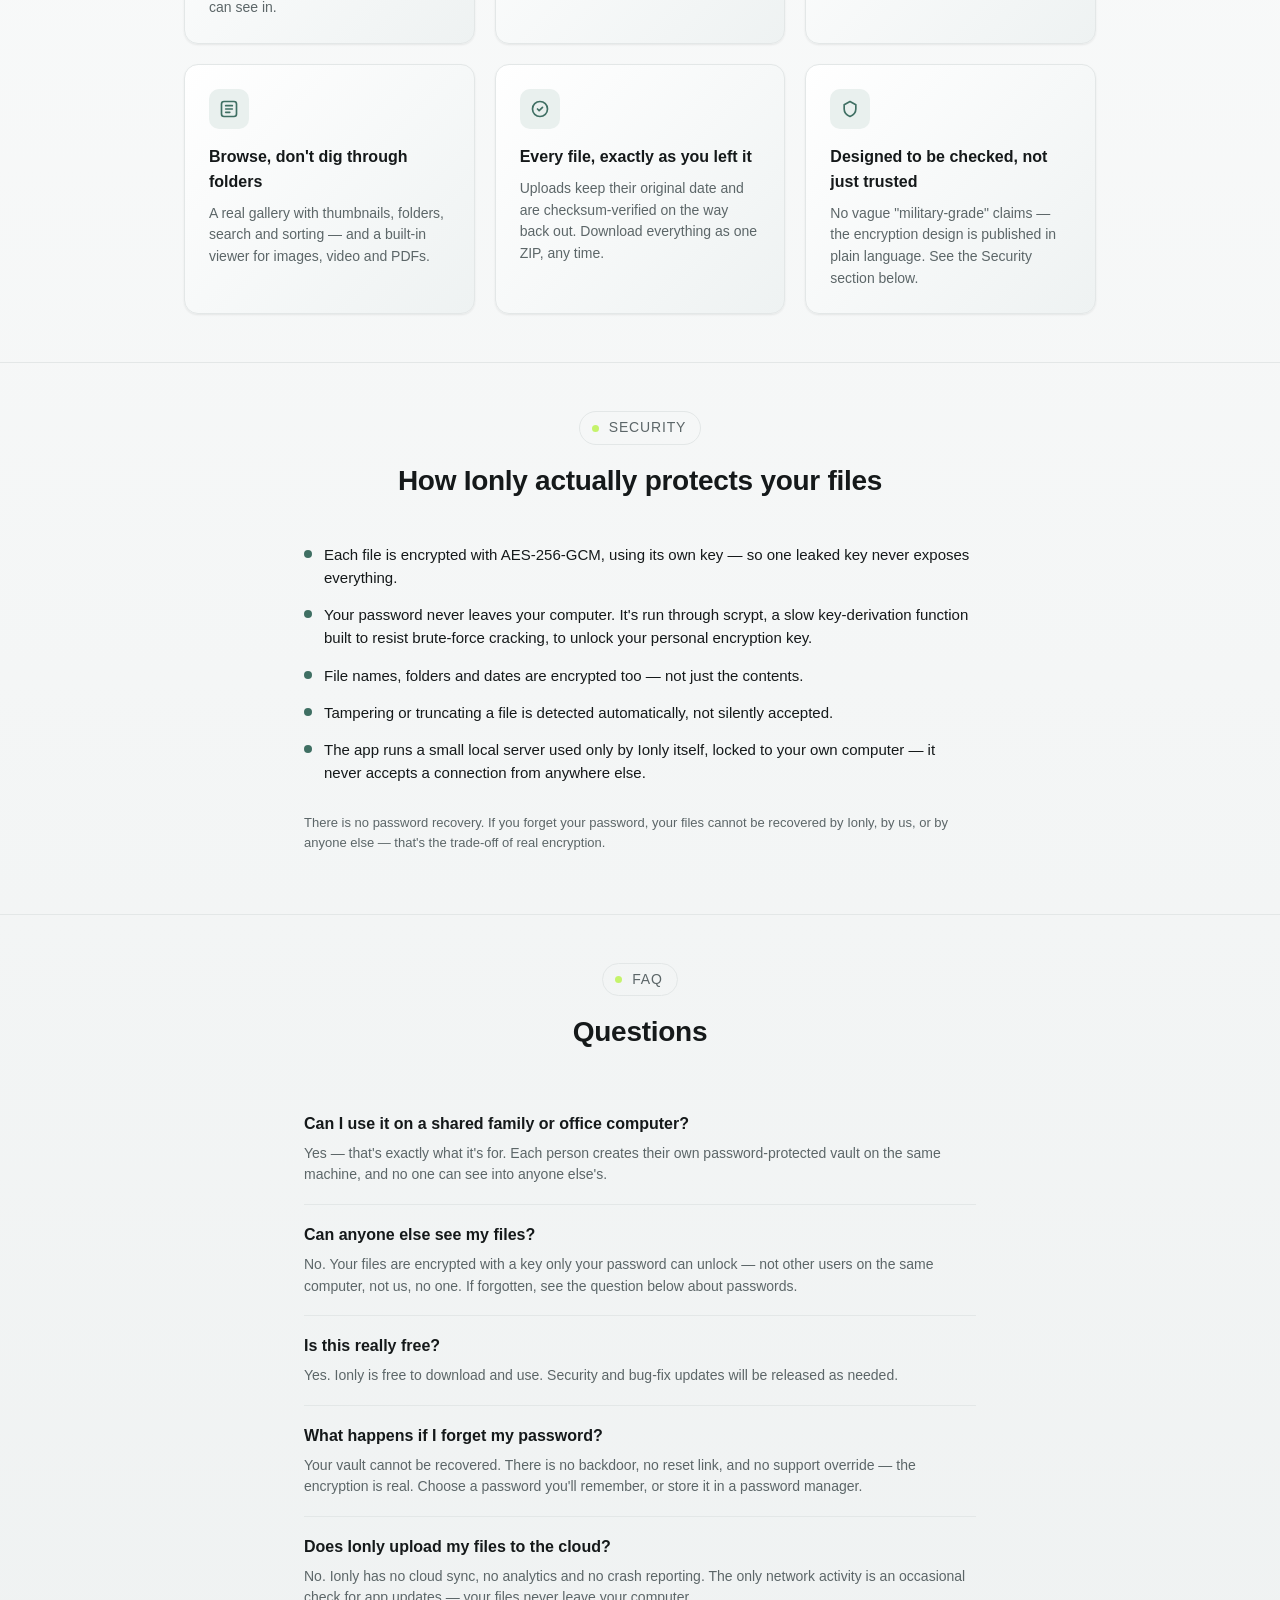
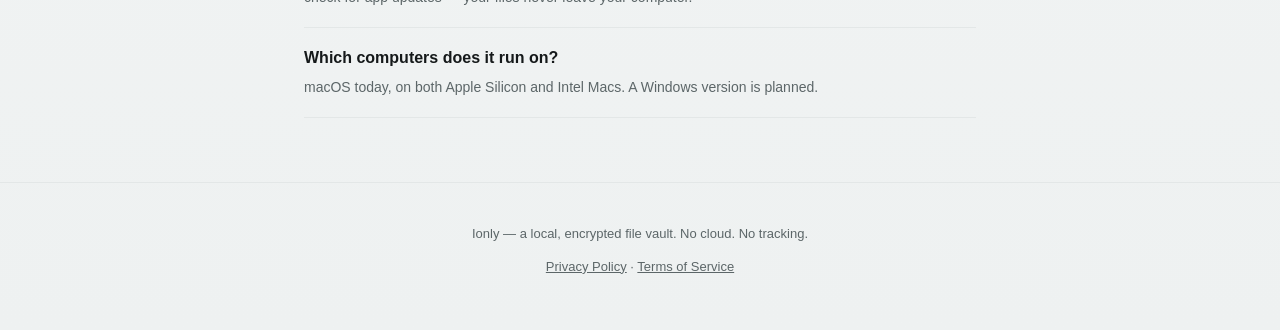
==== commit 91573ee7: "Add a "What is Ionly" section right after the hero Explains the product in plain terms before the fe" ====
--- a/index.html
+++ b/index.html
@@ -87,6 +87,46 @@
     </div>
   </section>
 
+  <section class="about" id="about">
+    <div class="wrap">
+      <div class="eyebrow"><span class="eyebrow-pill"><span class="pulse-dot"></span>What is Ionly</span></div>
+      <h2>For files you'd rather keep private</h2>
+      <p class="about-lede">
+        Ionly is a simple file manager for your Mac. Add anything you'd rather keep out
+        of sight — contracts, health records, financial paperwork, your own photos — and
+        it's locked behind a password, invisible to anyone else who opens the computer.
+      </p>
+
+      <div class="grid">
+        <div class="card">
+          <div class="glyph">
+            <svg viewBox="0 0 24 24" fill="none" stroke="currentColor" stroke-width="2" stroke-linecap="round" stroke-linejoin="round"><rect x="2" y="7" width="20" height="14" rx="2"/><path d="M16 21V5a2 2 0 0 0-2-2h-4a2 2 0 0 0-2 2v16"/></svg>
+          </div>
+          <h3>Business &amp; client files</h3>
+          <p>Contracts, invoices, anything confidential for work.</p>
+        </div>
+
+        <div class="card">
+          <div class="glyph">
+            <svg viewBox="0 0 24 24" fill="none" stroke="currentColor" stroke-width="2" stroke-linecap="round" stroke-linejoin="round"><path d="M22 12h-4l-3 9L9 3l-3 9H2"/></svg>
+          </div>
+          <h3>Personal &amp; health records</h3>
+          <p>Paperwork you'd rather not leave lying around.</p>
+        </div>
+
+        <div class="card">
+          <div class="glyph">
+            <svg viewBox="0 0 24 24" fill="none" stroke="currentColor" stroke-width="2" stroke-linecap="round" stroke-linejoin="round"><rect x="3" y="3" width="18" height="18" rx="2"/><circle cx="8.5" cy="8.5" r="1.5"/><path d="M21 15l-5-5L5 21"/></svg>
+          </div>
+          <h3>Photos that are just yours</h3>
+          <p>Holiday pictures, family videos — private simply because you want them to be.</p>
+        </div>
+      </div>
+
+      <p class="about-note">Share a computer with family or coworkers? Up to 5 people can each have their own private vault on the same Mac.</p>
+    </div>
+  </section>
+
   <section class="features" id="features">
     <div class="wrap">
       <div class="eyebrow"><span class="eyebrow-pill"><span class="pulse-dot"></span>Features</span></div>
--- a/styles.css
+++ b/styles.css
@@ -375,11 +375,39 @@
 
 .features h2,
 .security h2,
-.faq h2 {
+.faq h2,
+.about h2 {
   text-align: center;
   font-size: 28px;
   letter-spacing: -0.01em;
   margin: 0 0 40px;
+}
+
+/* ---------------------------------------------------------------- about */
+
+.about {
+  padding: 48px 0;
+}
+
+.about h2 {
+  margin-bottom: 20px;
+}
+
+.about-lede {
+  max-width: 600px;
+  margin: 0 auto 36px;
+  text-align: center;
+  color: var(--muted);
+  font-size: 17px;
+}
+
+.about-note {
+  max-width: 560px;
+  margin: 32px auto 0;
+  text-align: center;
+  color: var(--text);
+  font-size: 15px;
+  font-weight: 560;
 }
 
 /* Small accent label above a section heading — same type styling as the
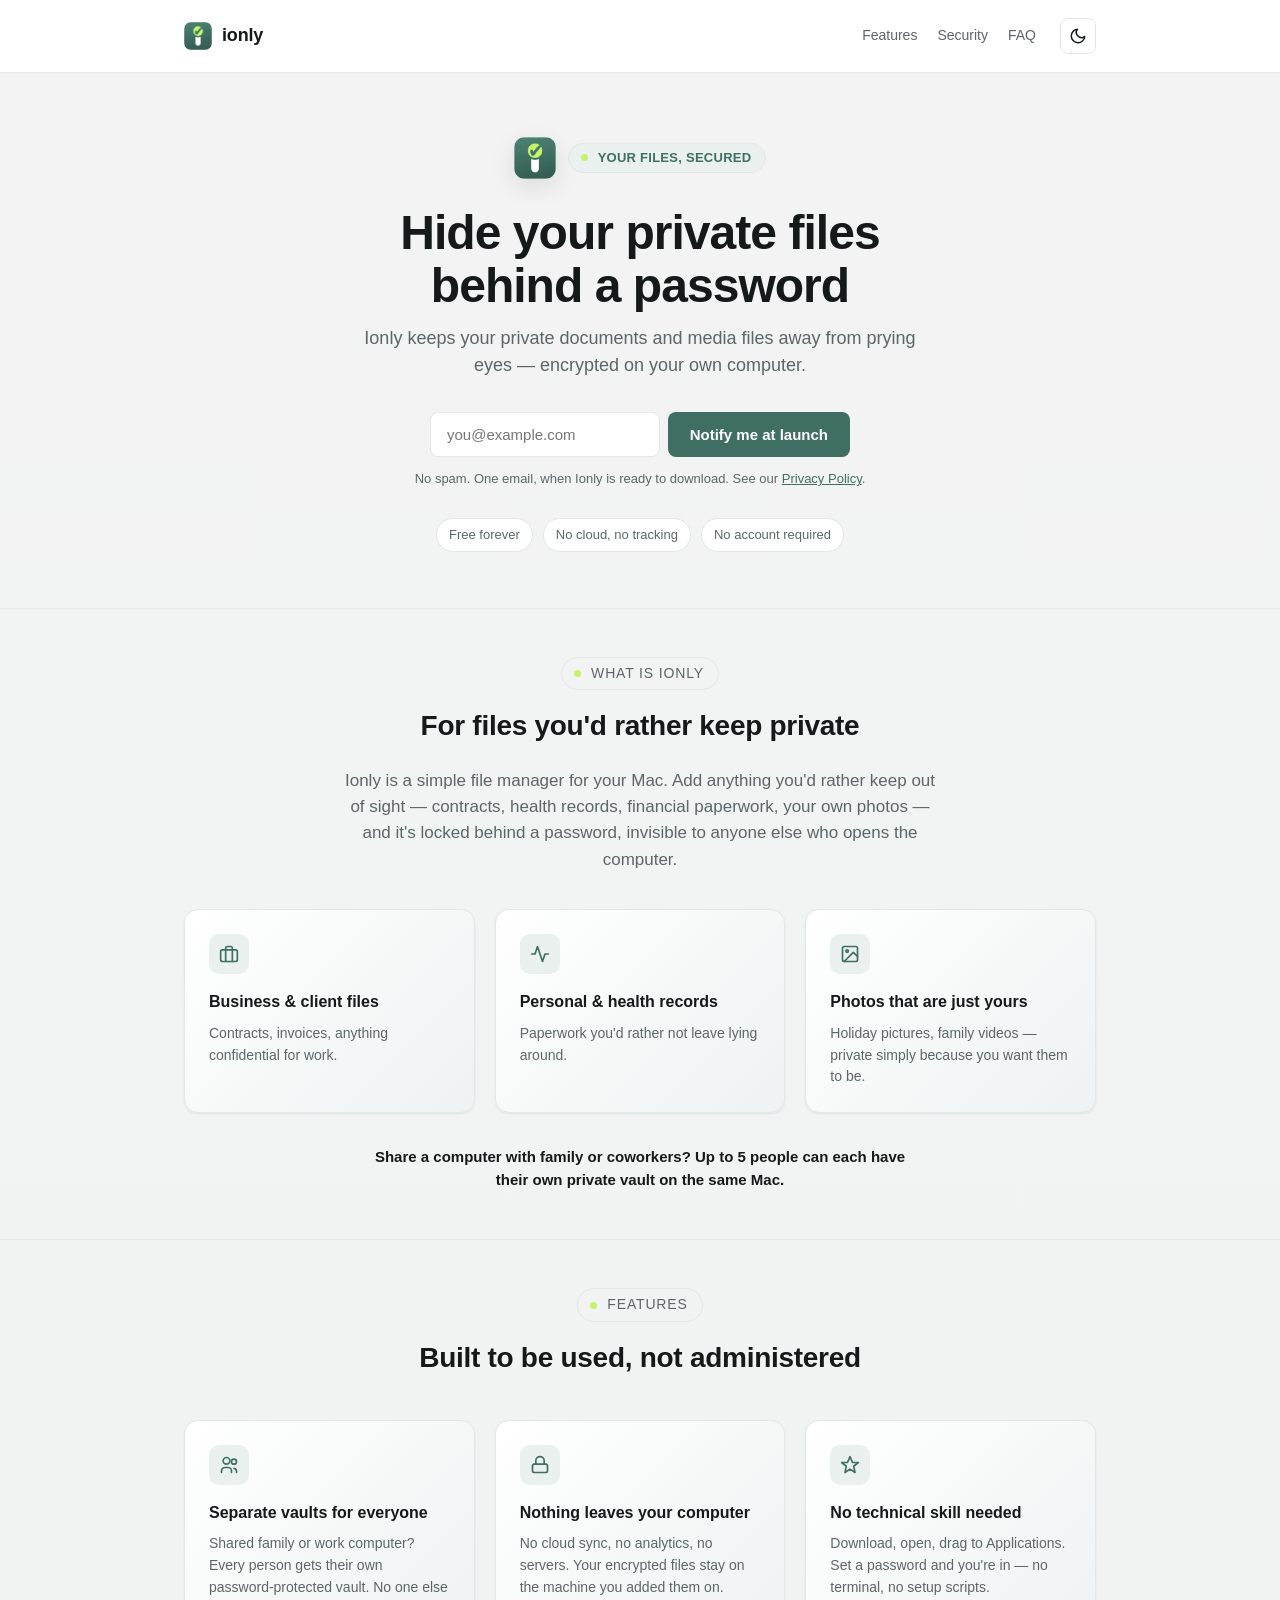
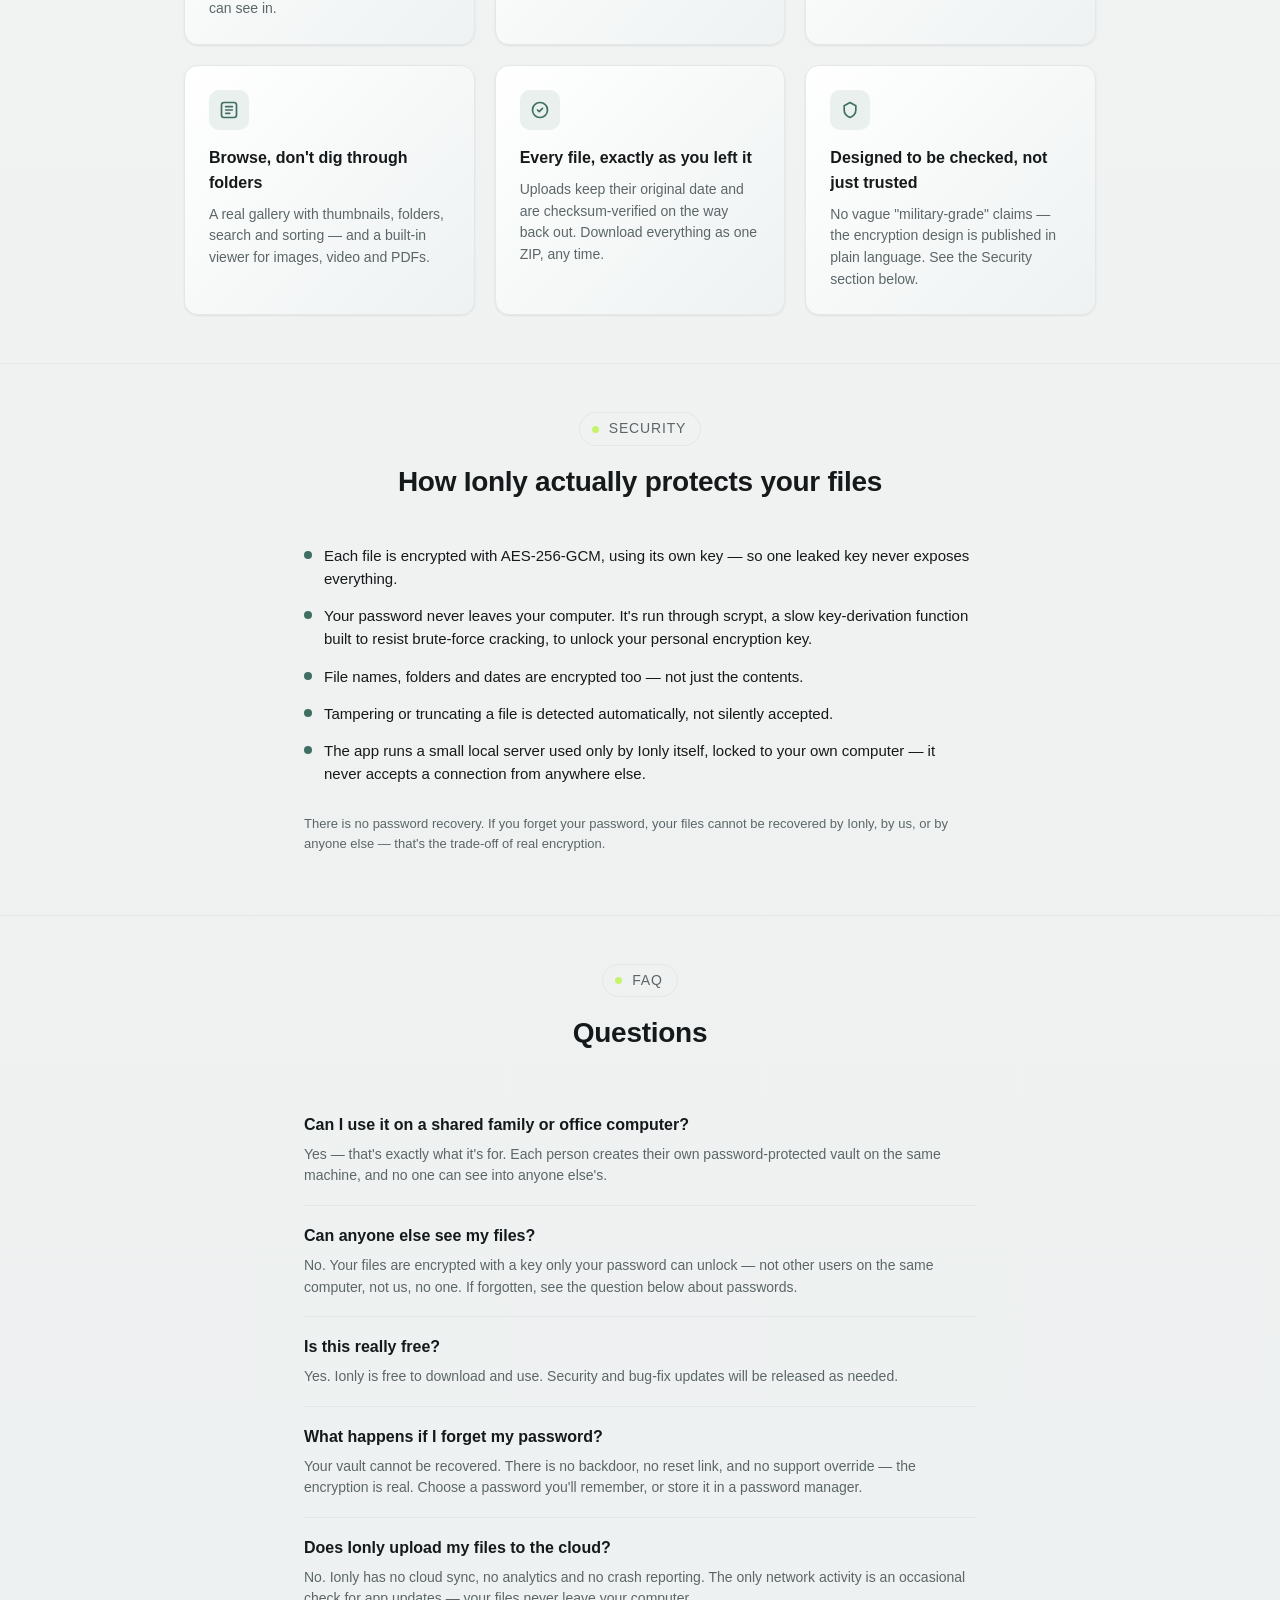
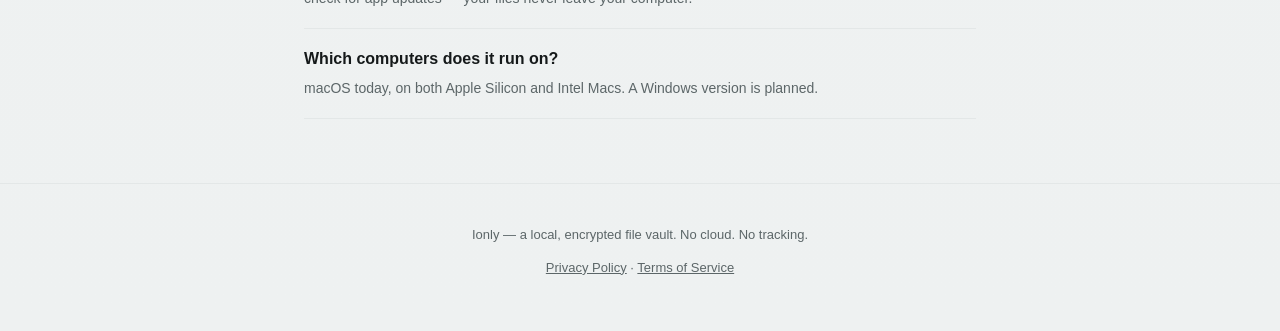
==== commit 28a76c3f: "Hero badges/copy refresh, section separator, lighter gradient, new icon - Hero badges: "Free forever" ====
--- a/index.html
+++ b/index.html
@@ -47,8 +47,8 @@
       </div>
       <h1>Hide your private files<br />behind a password</h1>
       <p class="lede">
-        Ionly keeps your documents, photos and videos away from prying eyes —
-        encrypted on your own computer.
+        Ionly keeps your private documents and media files away from prying
+        eyes — encrypted on your own computer.
       </p>
 
       <div id="mlb2-48994911" class="ml-form-embedContainer ml-subscribe-form ml-subscribe-form-48994911 signup-wrap">
@@ -80,8 +80,8 @@
         <a href="privacy.html">Privacy Policy</a>.</p>
 
       <div class="badge-row">
-        <span class="badge">Free to download</span>
-        <span class="badge">macOS now · Windows later</span>
+        <span class="badge">Free forever</span>
+        <span class="badge">No cloud, no tracking</span>
         <span class="badge">No account required</span>
       </div>
     </div>
--- a/styles.css
+++ b/styles.css
@@ -1,7 +1,7 @@
 /* Ionly marketing site — same palette as the app (see Ionly/CLAUDE.md). */
 
 :root {
-  --bg: linear-gradient(180deg, #ffffff 0%, #eef1f1 100%);
+  --bg: linear-gradient(180deg, #f3f3f3 0%, #eef1f1 100%);
   --surface: #ffffff;
   --card-bg: linear-gradient(135deg, #ffffff 0%, #eef2f2 100%);
   --border: #e3e7e7;
@@ -36,7 +36,7 @@
 /* Manual theme switch (header button) overrides the system preference above,
    regardless of which way prefers-color-scheme points. */
 :root[data-theme="light"] {
-  --bg: linear-gradient(180deg, #ffffff 0%, #eef1f1 100%);
+  --bg: linear-gradient(180deg, #f3f3f3 0%, #eef1f1 100%);
   --surface: #ffffff;
   --card-bg: linear-gradient(135deg, #ffffff 0%, #eef2f2 100%);
   --border: #e3e7e7;
@@ -387,6 +387,7 @@
 
 .about {
   padding: 48px 0;
+  border-top: 1px solid var(--border);
 }
 
 .about h2 {
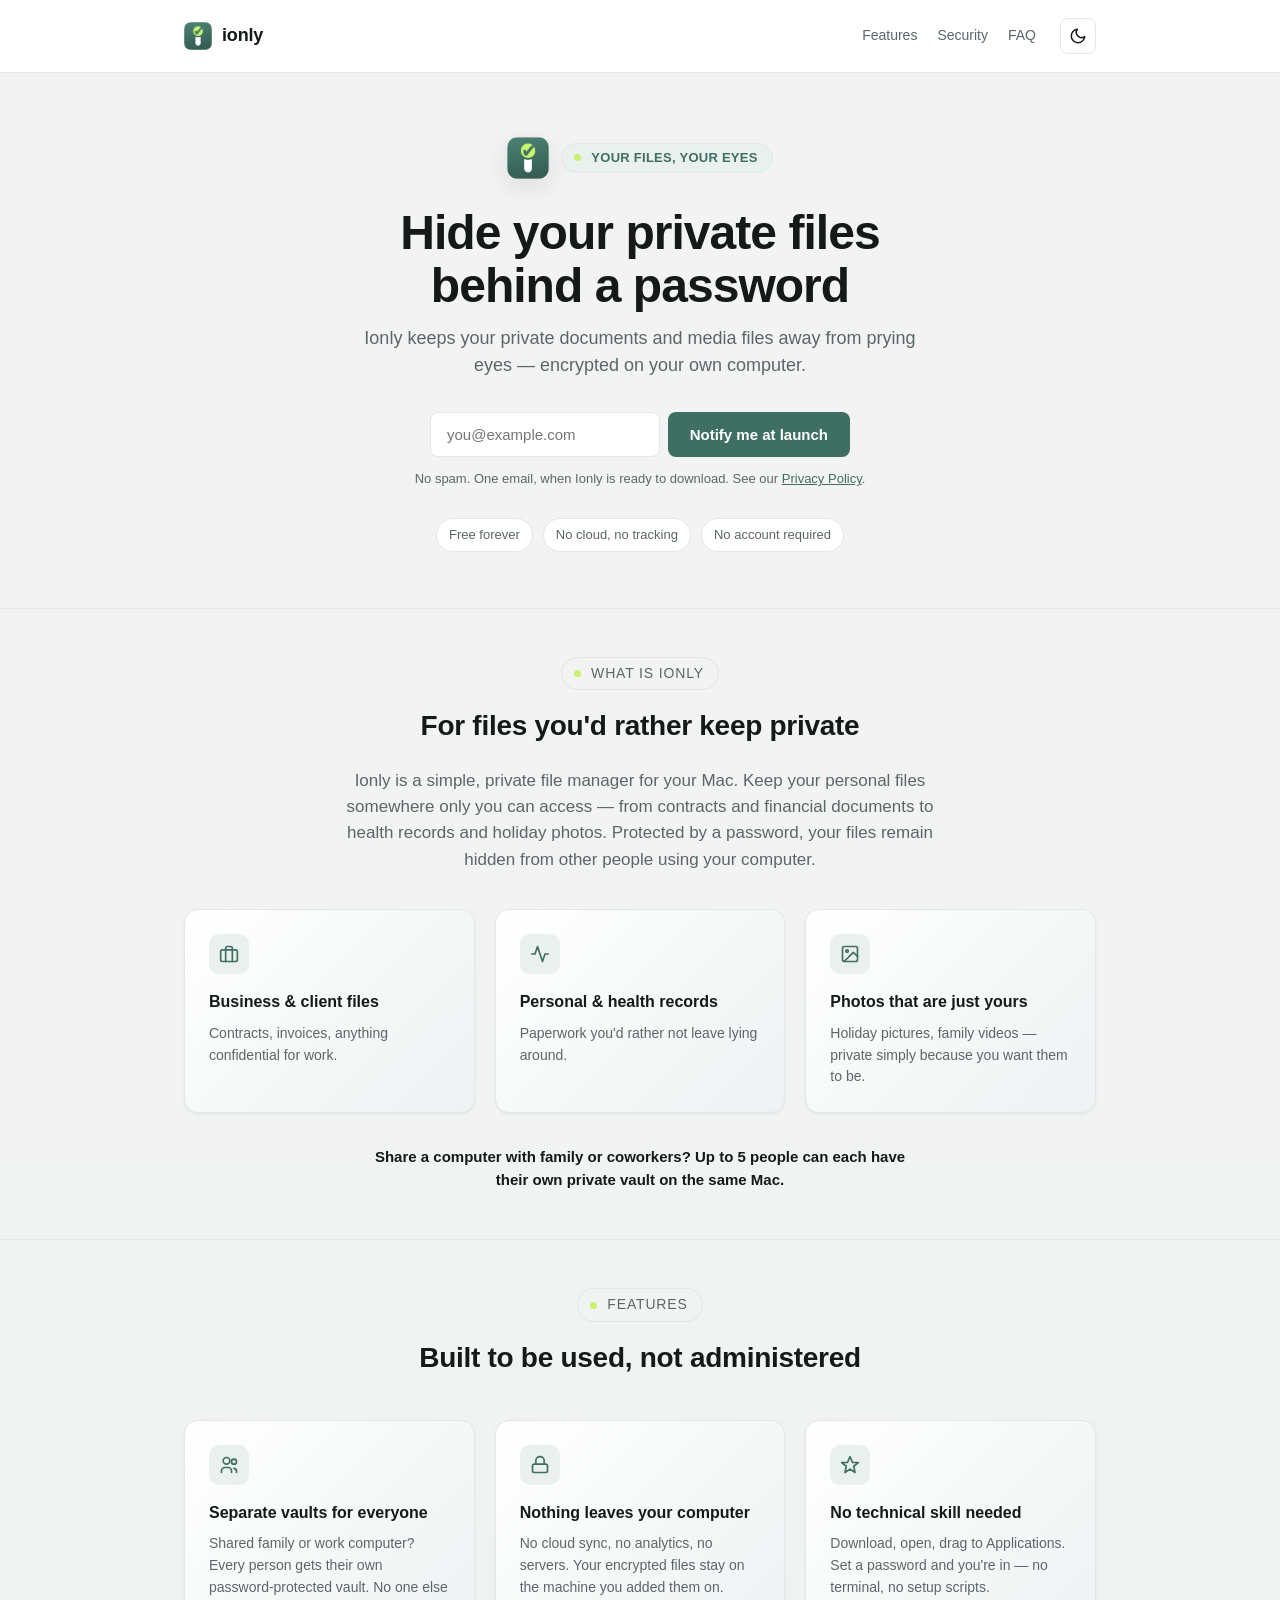
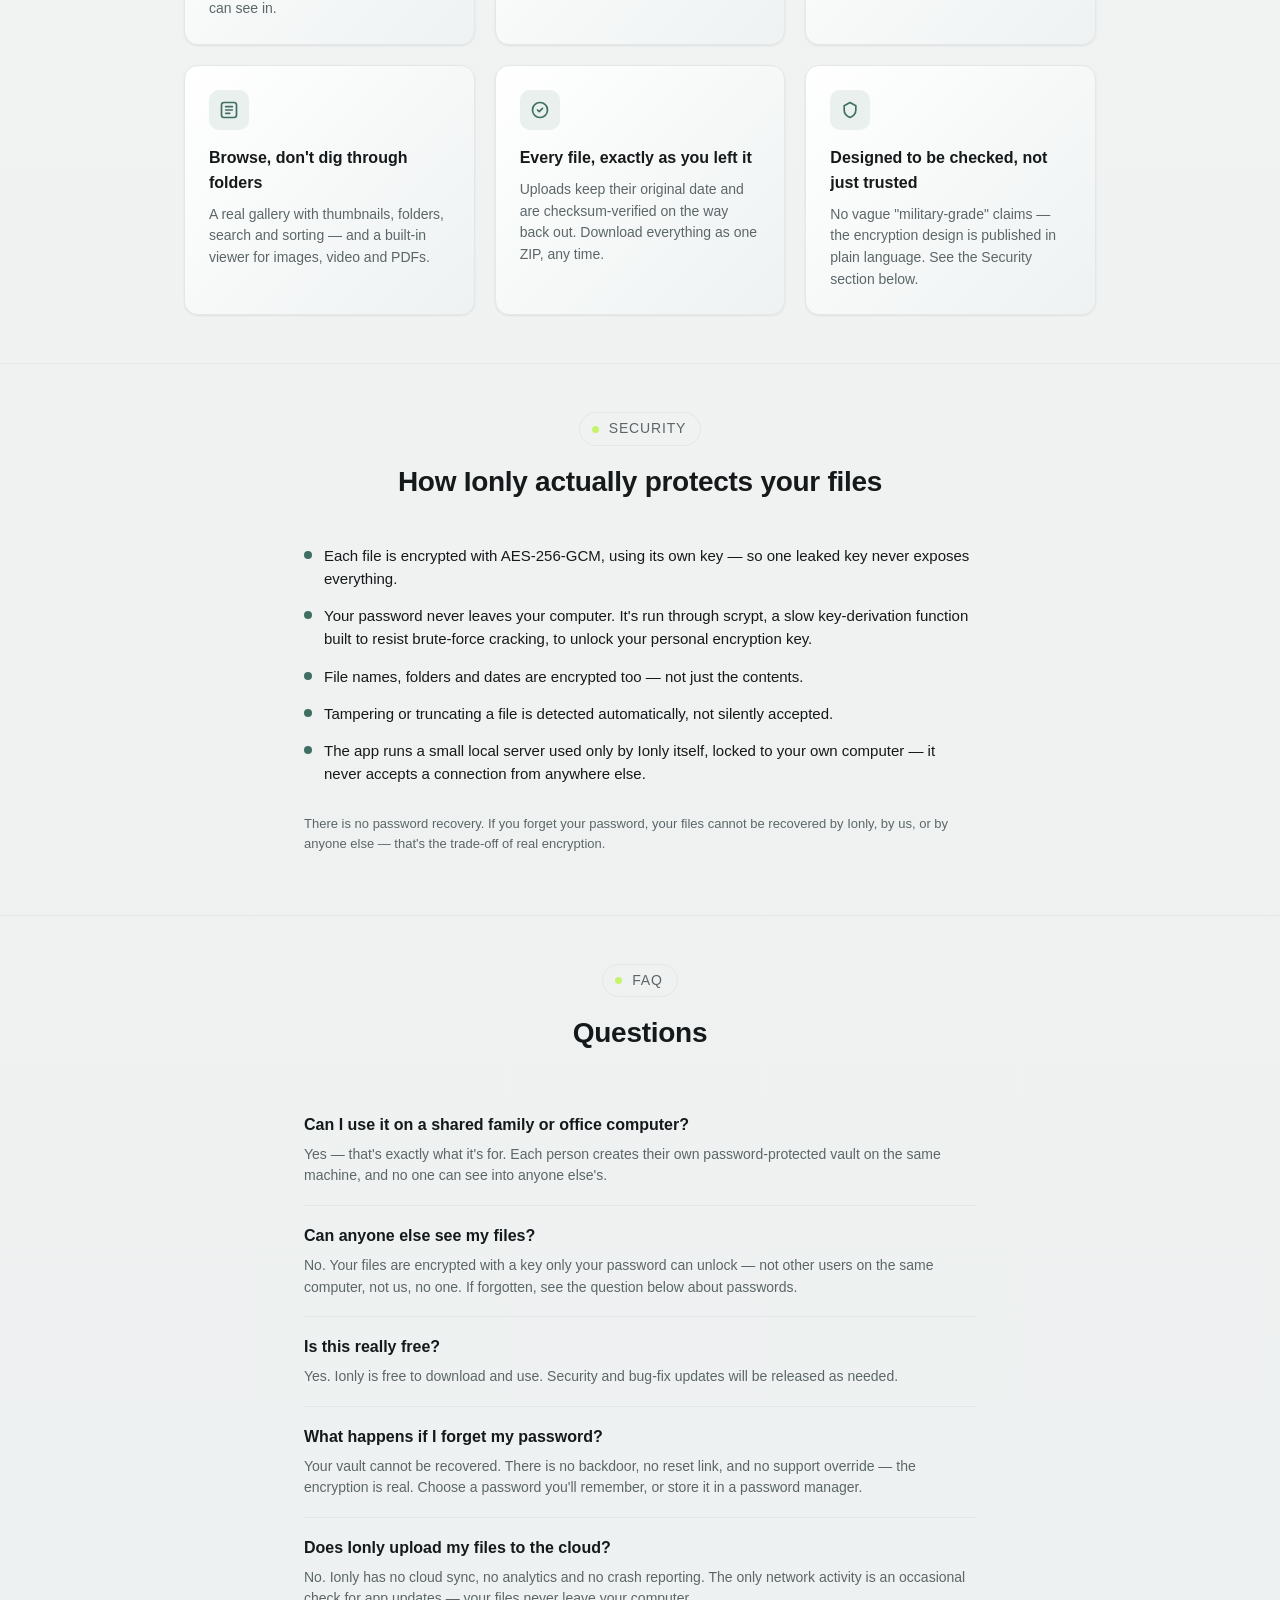
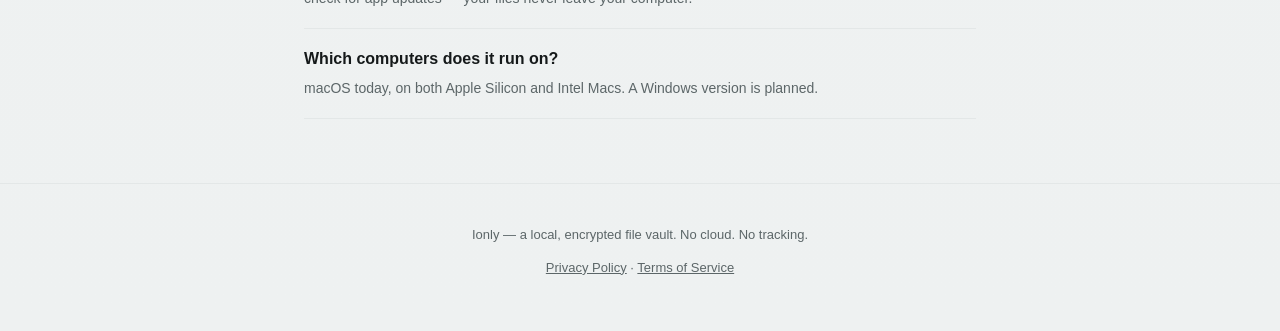
==== commit c1e3c41a: "Update slogan and About copy to "Your files, your eyes" Hero slogan, page title (shared-link preview" ====
--- a/index.html
+++ b/index.html
@@ -3,7 +3,7 @@
 <head>
   <meta charset="utf-8" />
   <meta name="viewport" content="width=device-width, initial-scale=1" />
-  <title>Ionly — Encrypted Private Vault</title>
+  <title>Ionly — Your files, your eyes</title>
   <meta name="description" content="Ionly is a local, password-protected file vault for your Mac. Your photos, videos and documents stay encrypted on your own computer — nothing is ever uploaded." />
   <link rel="icon" href="assets/icon.png" />
   <link rel="stylesheet" href="styles.css" />
@@ -43,7 +43,7 @@
     <div class="wrap">
       <div class="hero-top">
         <img class="icon" src="assets/icon.png" alt="Ionly app icon" />
-        <span class="slogan"><span class="pulse-dot"></span>Your files, secured</span>
+        <span class="slogan"><span class="pulse-dot"></span>Your files, your eyes</span>
       </div>
       <h1>Hide your private files<br />behind a password</h1>
       <p class="lede">
@@ -92,9 +92,10 @@
       <div class="eyebrow"><span class="eyebrow-pill"><span class="pulse-dot"></span>What is Ionly</span></div>
       <h2>For files you'd rather keep private</h2>
       <p class="about-lede">
-        Ionly is a simple file manager for your Mac. Add anything you'd rather keep out
-        of sight — contracts, health records, financial paperwork, your own photos — and
-        it's locked behind a password, invisible to anyone else who opens the computer.
+        Ionly is a simple, private file manager for your Mac. Keep your personal files
+        somewhere only you can access — from contracts and financial documents to health
+        records and holiday photos. Protected by a password, your files remain hidden
+        from other people using your computer.
       </p>
 
       <div class="grid">
